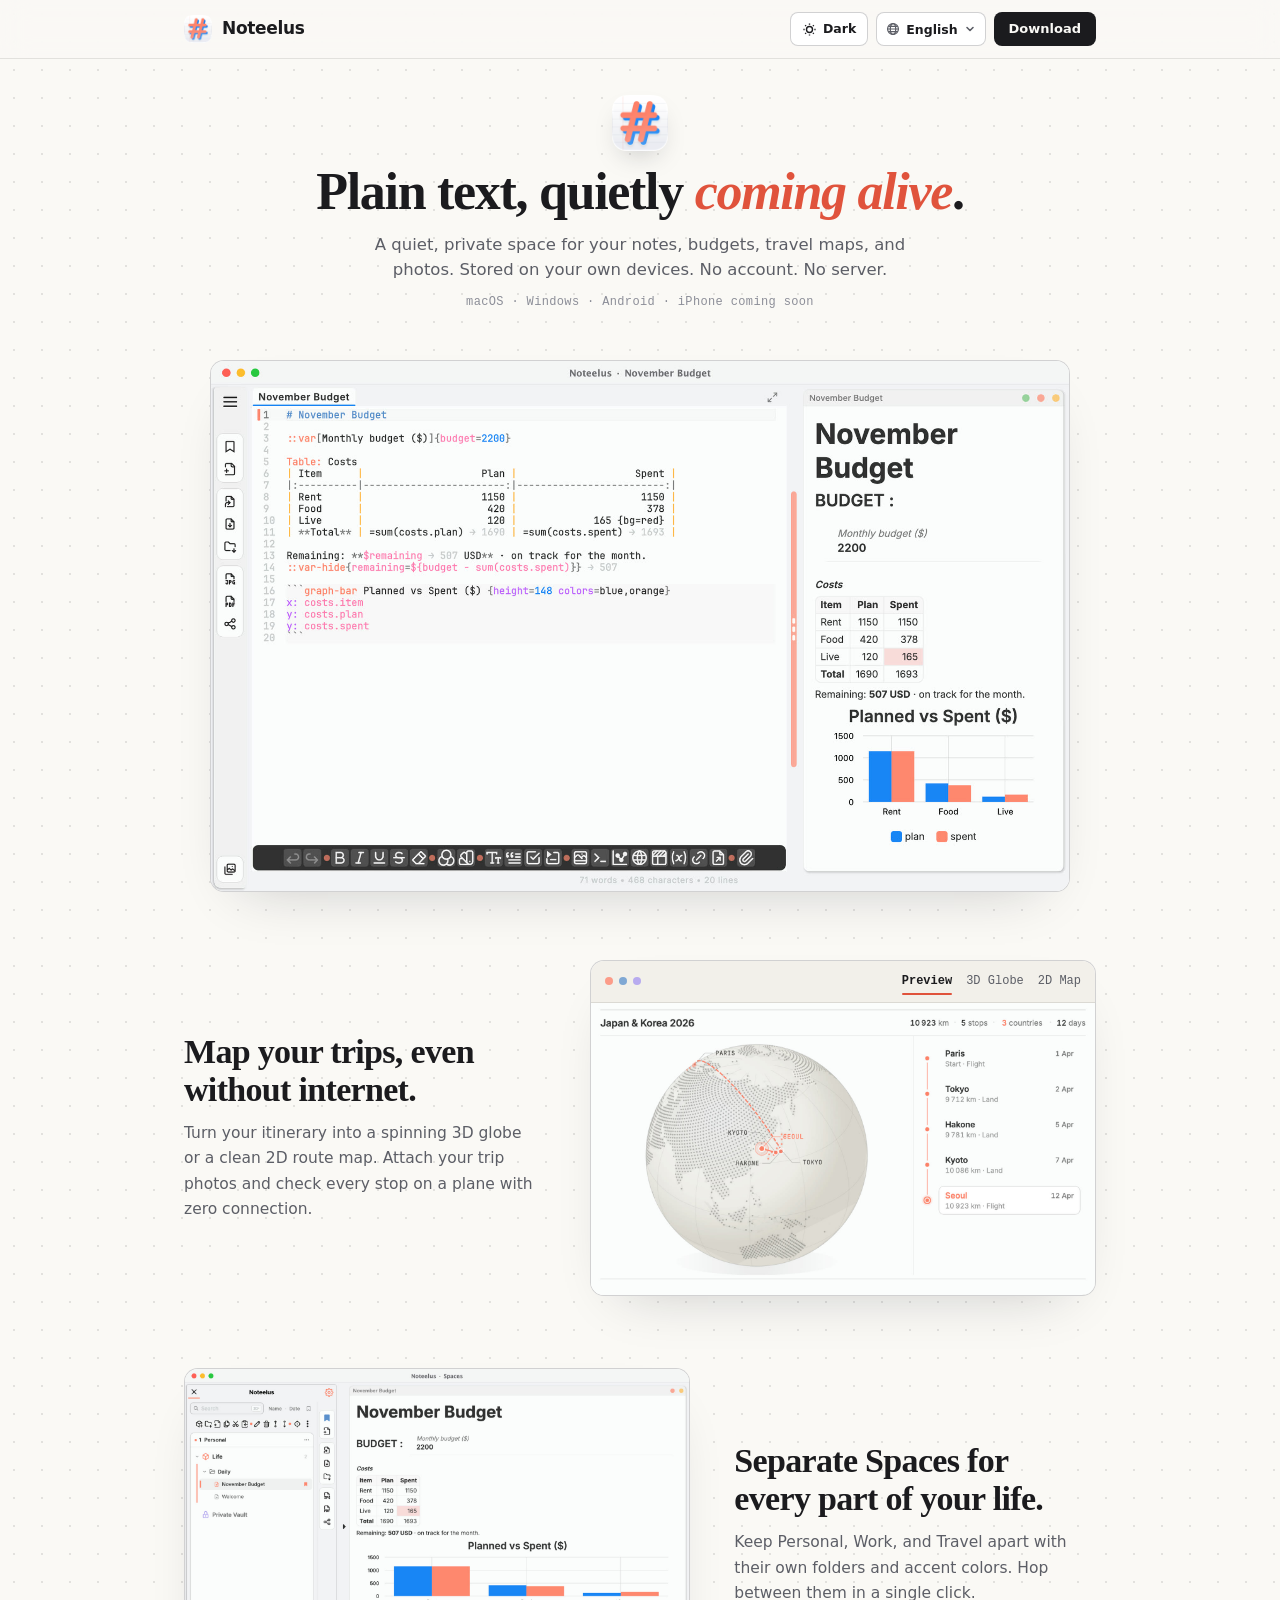
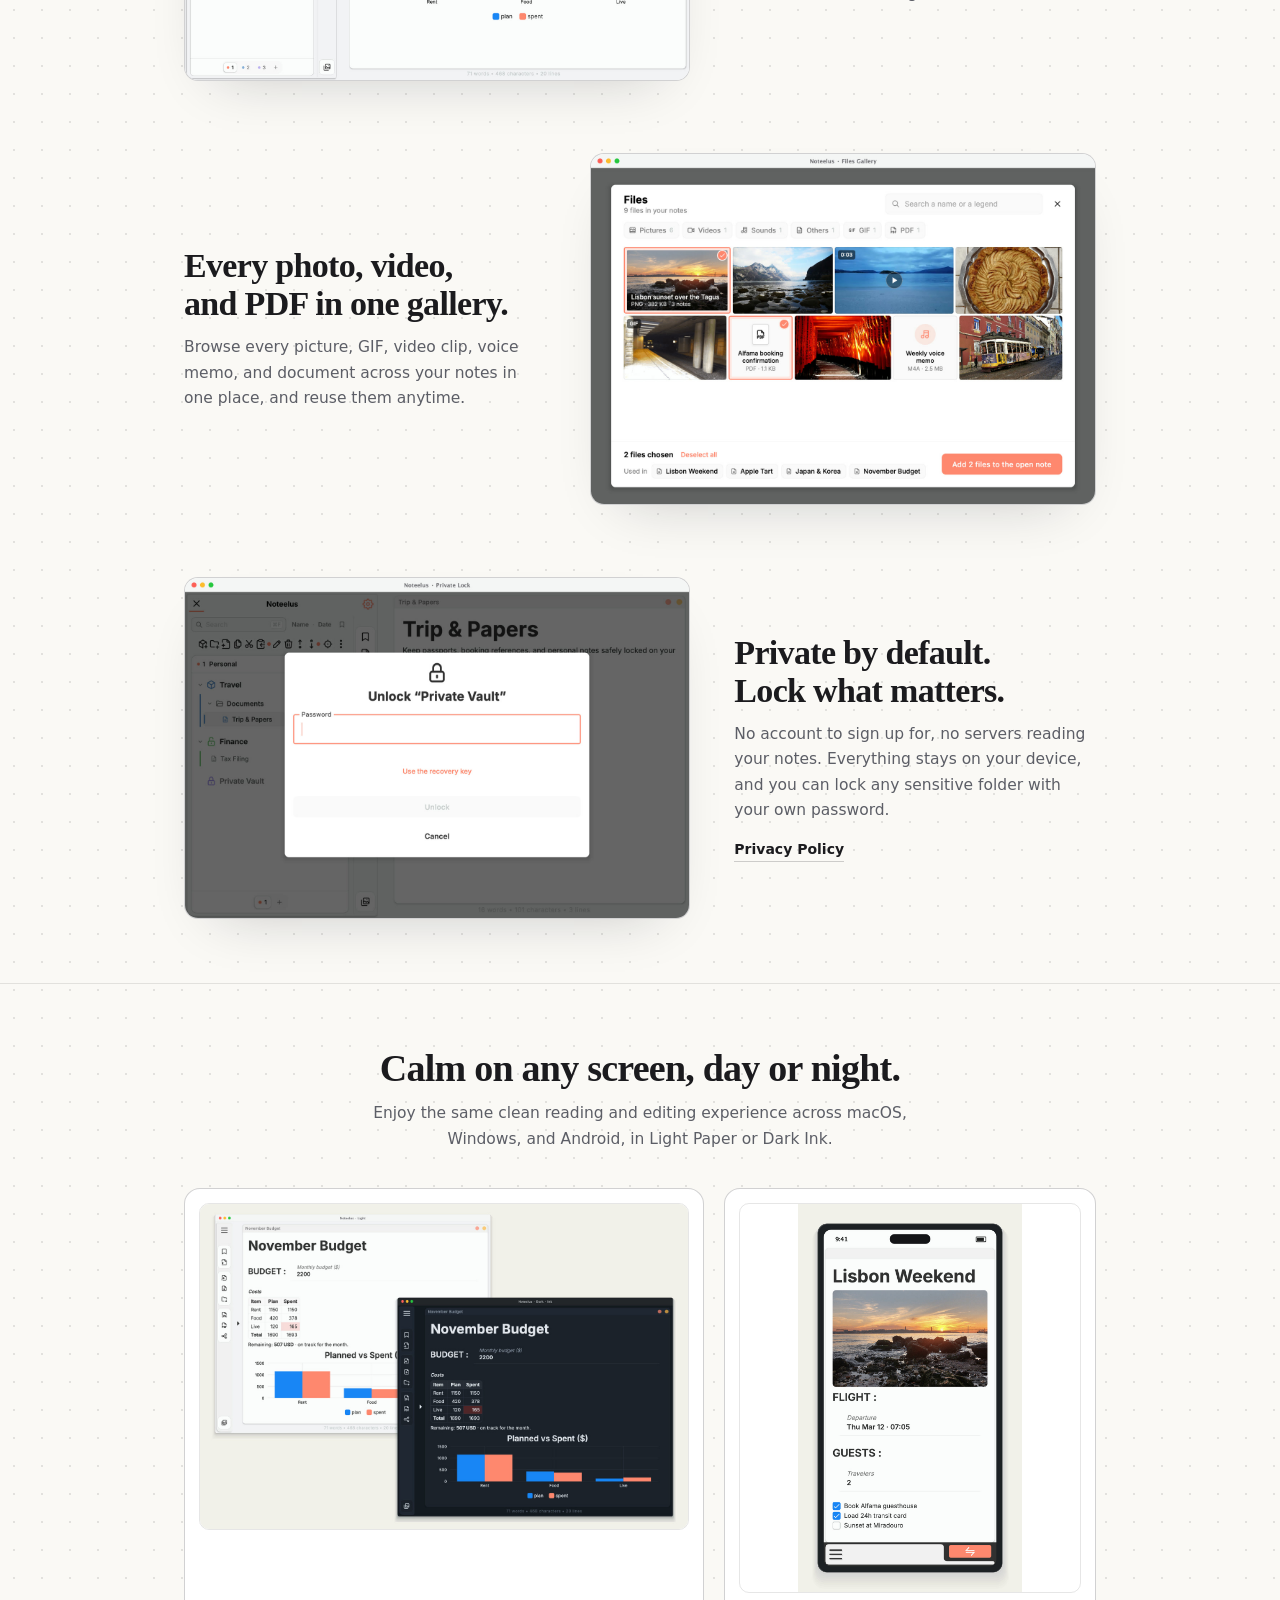
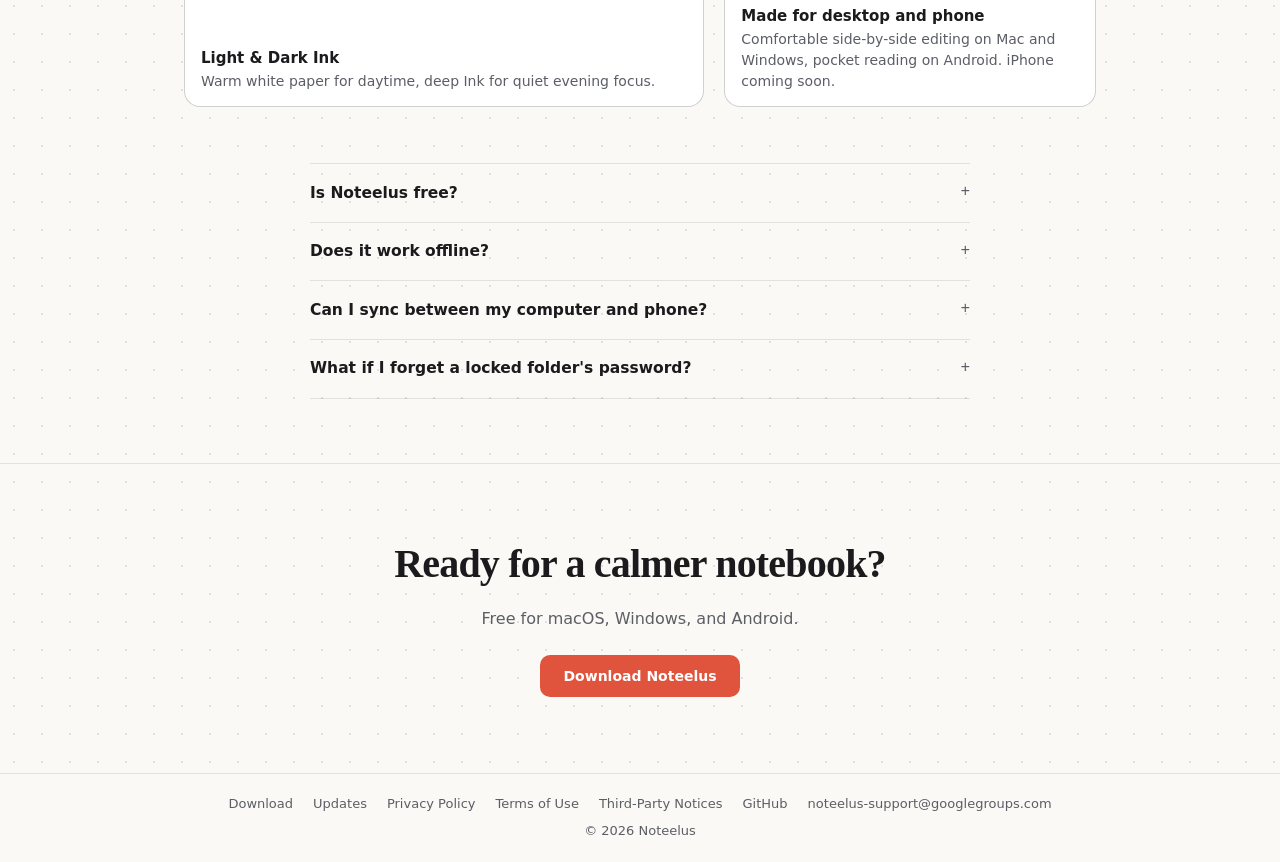
==== index.html @ 29b8a34a "chore(site): sync Noteelus website and showcase assets" ====
<!doctype html>
<html lang="en">
<head>
<meta charset="utf-8">
<meta name="viewport" content="width=device-width, initial-scale=1">
<title>Noteelus · Plain text, quietly coming alive.</title>
<meta name="description" content="A quiet, private space for your notes, budgets, travel maps, and photos. Stored on your own devices. No account. No server.">
<link rel="canonical" href="https://noteelus.github.io/">
<link rel="icon" type="image/png" href="/assets/favicon-64.png?v=3">
<link rel="apple-touch-icon" href="/assets/icon-256.png?v=3">
<meta name="theme-color" content="#FAF9F5">
<meta property="og:type" content="website">
<meta property="og:site_name" content="Noteelus">
<meta property="og:title" content="Noteelus · Plain text, quietly coming alive.">
<meta property="og:description" content="A quiet, private space for your notes, budgets, travel maps, and photos. Stored on your own devices. No account. No server.">
<meta property="og:image" content="https://noteelus.github.io/assets/og.png?v=3">
<meta property="og:url" content="https://noteelus.github.io/">
<meta name="twitter:card" content="summary_large_image">
<meta name="twitter:title" content="Noteelus · Plain text, quietly coming alive.">
<meta name="twitter:description" content="A quiet, private space for your notes, budgets, travel maps, and photos. Stored on your own devices. No account. No server.">
<meta name="twitter:image" content="https://noteelus.github.io/assets/og.png?v=3">
<script type="application/ld+json">
{
  "@context": "https://schema.org",
  "@type": "SoftwareApplication",
  "name": "Noteelus",
  "applicationCategory": "ProductivityApplication",
  "operatingSystem": "macOS, Windows, Android",
  "description": "A quiet, private space for your notes, budgets, travel maps, and photos. Stored on your own devices. No account. No server.",
  "url": "https://noteelus.github.io/",
  "downloadUrl": "https://noteelus.github.io/download/",
  "image": "https://noteelus.github.io/assets/icon-512.png?v=3",
  "offers": { "@type": "Offer", "price": "0", "priceCurrency": "USD" },
  "author": { "@type": "Organization", "name": "Noteelus", "url": "https://noteelus.github.io/" }
}
</script>
<script>
(function(){try{var s=localStorage.getItem("noteelus_theme");var d=s==="dark"||(s!=="light"&&window.matchMedia&&window.matchMedia("(prefers-color-scheme: dark)").matches);if(d)document.documentElement.setAttribute("data-theme","dark");}catch(_){if(window.matchMedia&&window.matchMedia("(prefers-color-scheme: dark)").matches)document.documentElement.setAttribute("data-theme","dark");}})();
</script>
<link rel="stylesheet" href="/assets/site.css?v=10">
</head>
<body>

<header class="topbar">
  <div class="topbar-inner">
    <a class="brand" href="/">
      <img src="/assets/icon-64.png?v=3" width="28" height="28" alt="">
      <span>Noteelus</span>
    </a>
    <div class="tools">
      <button type="button" class="icon-btn" data-theme-toggle aria-pressed="false" aria-label="Dark" title="Toggle Light / Dark">
        <svg viewBox="0 0 16 16" fill="none" stroke="currentColor" stroke-width="1.5" aria-hidden="true"><circle cx="8" cy="8" r="3.2"/><path d="M8 1.5v1.3M8 13.2v1.3M1.5 8h1.3M13.2 8h1.3M3.4 3.4l.9.9M11.7 11.7l.9.9M12.6 3.4l-.9.9M4.3 11.7l-.9.9"/></svg>
        <span data-theme-label>Dark</span>
      </button>
      <div class="lang-menu" data-lang-menu>
        <button type="button" class="lang-trigger" data-lang-trigger aria-haspopup="listbox" aria-expanded="false" aria-label="Language" title="Language">
          <svg class="lang-globe" viewBox="0 0 16 16" fill="none" stroke="currentColor" stroke-width="1.4" aria-hidden="true"><circle cx="8" cy="8" r="6.2"/><ellipse cx="8" cy="8" rx="3.1" ry="6.2"/><path d="M2 8h12M2.8 5h10.4M2.8 11h10.4"/></svg>
          <span class="lang-name-full" data-lang-full>English</span>
          <span class="lang-name-short" data-lang-short>EN</span>
          <svg class="lang-caret" viewBox="0 0 12 12" fill="none" stroke="currentColor" stroke-width="1.6" stroke-linecap="round" stroke-linejoin="round" aria-hidden="true"><path d="M3 4.5L6 7.5L9 4.5"/></svg>
        </button>
        <div class="lang-popover" data-lang-popover role="listbox" aria-label="Language" hidden>
          <button type="button" class="lang-option" role="option" data-lang-opt="en" aria-selected="true"><span>English</span><span class="lang-check" aria-hidden="true">✓</span></button>
          <button type="button" class="lang-option" role="option" data-lang-opt="zh-CN" aria-selected="false"><span>简体中文</span><span class="lang-check" aria-hidden="true">✓</span></button>
          <button type="button" class="lang-option" role="option" data-lang-opt="ru" aria-selected="false"><span>Русский</span><span class="lang-check" aria-hidden="true">✓</span></button>
          <button type="button" class="lang-option" role="option" data-lang-opt="es" aria-selected="false"><span>Español</span><span class="lang-check" aria-hidden="true">✓</span></button>
          <button type="button" class="lang-option" role="option" data-lang-opt="pt-BR" aria-selected="false"><span>Português (Brasil)</span><span class="lang-check" aria-hidden="true">✓</span></button>
          <button type="button" class="lang-option" role="option" data-lang-opt="fr" aria-selected="false"><span>Français</span><span class="lang-check" aria-hidden="true">✓</span></button>
          <button type="button" class="lang-option" role="option" data-lang-opt="tr" aria-selected="false"><span>Türkçe</span><span class="lang-check" aria-hidden="true">✓</span></button>
        </div>
      </div>
      <a class="btn small" href="/download/" data-i18n="nav.download">Download</a>
    </div>
  </div>
</header>

<main>
  <section class="hero">
    <div class="wrap">
      <img class="emblem" src="/assets/icon-256.png?v=3" width="56" height="56" alt="Noteelus app icon">
      <h1 data-i18n-html="hero.title">Plain text, quietly <em>coming alive</em>.</h1>
      <p class="lede" data-i18n="hero.sub">A quiet, private space for your notes, budgets, travel maps, and photos. Stored on your own devices. No account. No server.</p>
      <p class="platforms-line" data-i18n="hero.platforms">macOS · Windows · Android · iPhone coming soon</p>

      <div class="frame hero-shot">
        <video src="/assets/clips/split-live.mp4?v=3" poster="/assets/clips/split-live.jpg?v=3" data-src-light="/assets/clips/split-live.mp4?v=3" data-src-dark="/assets/clips/split-live-dark.mp4?v=3" data-poster-light="/assets/clips/split-live.jpg?v=3" data-poster-dark="/assets/clips/split-live-dark.jpg?v=3" muted loop playsinline preload="metadata" aria-label="Noteelus Split View recalculating a live budget note and folding into clean reading mode."></video>
      </div>
    </div>
  </section>

  <section class="showcase" id="features">
    <div class="wrap">
      <div class="row" id="maps">
        <div class="row-copy">
          <h2 data-i18n="maps.title">Map your trips, even without internet.</h2>
          <p data-i18n="maps.lede">Turn your itinerary into a spinning 3D globe or a clean 2D route map. Attach your trip photos and check every stop on a plane with zero connection.</p>
        </div>
        <div class="row-media frame">
          <div class="card-bar">
            <span class="dot-row" aria-hidden="true">
              <i style="background:#FF8169"></i>
              <i style="background:#5A90CC"></i>
              <i style="background:#A594F0"></i>
            </span>
            <div class="view-tabs" role="tablist" aria-label="Map view">
              <button type="button" role="tab" data-map-mode="motion" aria-selected="true" data-i18n="maps.m.preview">Preview</button>
              <button type="button" role="tab" data-map-mode="3d" aria-selected="false" data-i18n="maps.m.3d">3D Globe</button>
              <button type="button" role="tab" data-map-mode="2d" aria-selected="false" data-i18n="maps.m.2d">2D Map</button>
            </div>
          </div>
          <div class="map-stage">
            <div data-map-view="motion">
              <video src="/assets/clips/maps.mp4?v=4" poster="/assets/clips/maps.jpg?v=4" data-src-light="/assets/clips/maps.mp4?v=4" data-src-dark="/assets/clips/maps-dark.mp4?v=4" data-poster-light="/assets/clips/maps.jpg?v=4" data-poster-dark="/assets/clips/maps-dark.jpg?v=4" muted loop playsinline preload="none" aria-label="Previewing a 3D travel globe and a 2D route map in Noteelus."></video>
            </div>
            <div data-map-view="3d" hidden>
              <img class="theme-light" src="/assets/comp-map-3d.jpg?v=4" width="1400" height="810" loading="lazy" alt="3D globe showing stops in Paris, Tokyo, Hakone, Kyoto, and Seoul in Light mode.">
              <img class="theme-dark" src="/assets/comp-map-3d-dark.jpg?v=4" width="1400" height="810" loading="lazy" alt="3D globe showing stops in Paris, Tokyo, Hakone, Kyoto, and Seoul in Dark Ink mode.">
            </div>
            <div data-map-view="2d" hidden>
              <img class="theme-light" src="/assets/comp-map-2d.jpg?v=4" width="1400" height="810" loading="lazy" alt="2D travel route map showing Paris, Zurich, Milan, Rome, and Barcelona in Light mode.">
              <img class="theme-dark" src="/assets/comp-map-2d-dark.jpg?v=4" width="1400" height="810" loading="lazy" alt="2D travel route map showing Paris, Zurich, Milan, Rome, and Barcelona in Dark Ink mode.">
            </div>
          </div>
        </div>
      </div>

      <div class="row is-reverse" id="spaces">
        <div class="row-copy">
          <h2 data-i18n="sp.title">Separate Spaces for every part of your life.</h2>
          <p data-i18n="sp.lede">Keep Personal, Work, and Travel apart with their own folders and accent colors. Hop between them in a single click.</p>
        </div>
        <div class="row-media frame">
          <video src="/assets/clips/spaces.mp4?v=3" poster="/assets/clips/spaces.jpg?v=3" data-src-light="/assets/clips/spaces.mp4?v=3" data-src-dark="/assets/clips/spaces-dark.mp4?v=3" data-poster-light="/assets/clips/spaces.jpg?v=3" data-poster-dark="/assets/clips/spaces-dark.jpg?v=3" muted loop playsinline preload="none" aria-label="Switching across Personal, Work, and Travel Spaces in Noteelus with the full Explorer open."></video>
        </div>
      </div>

      <div class="row">
        <div class="row-copy">
          <h2 data-i18n="gal.title">Every photo, video, and PDF in one gallery.</h2>
          <p data-i18n="gal.lede">Browse every picture, GIF, video clip, voice memo, and document across your notes in one place, and reuse them anytime.</p>
        </div>
        <div class="row-media frame">
          <img class="theme-light" src="/assets/comp-files-gallery.jpg?v=3" width="1400" height="966" loading="lazy" alt="Noteelus Files gallery showing real travel photos, a recipe picture, a tram GIF, a video clip, a voice memo, and a PDF in Light mode.">
          <img class="theme-dark" src="/assets/comp-files-gallery-dark.jpg?v=3" width="1400" height="966" loading="lazy" alt="Noteelus Files gallery showing real travel photos, a recipe picture, a tram GIF, a video clip, a voice memo, and a PDF in Dark Ink mode.">
        </div>
      </div>

      <div class="row is-reverse" id="privacy">
        <div class="row-copy">
          <h2 data-i18n="priv.title">Private by default. Lock what matters.</h2>
          <p data-i18n="priv.lede">No account to sign up for, no servers reading your notes. Everything stays on your device, and you can lock any sensitive folder with your own password.</p>
          <a class="quiet-link" href="/privacy.html" data-i18n="foot.priv">Privacy Policy</a>
        </div>
        <div class="row-media frame">
          <img class="theme-light" src="/assets/comp-vault.jpg?v=3" width="1400" height="936" loading="lazy" alt="Locked private folder and password dialog in Noteelus in Light mode.">
          <img class="theme-dark" src="/assets/comp-vault-dark.jpg?v=3" width="1400" height="936" loading="lazy" alt="Locked private folder and password dialog in Noteelus in Dark Ink mode.">
        </div>
      </div>
    </div>
  </section>

  <section class="section-block" id="devices">
    <div class="wrap">
      <div class="section-head">
        <h2 data-i18n="dev.title">Calm on any screen, day or night.</h2>
        <p data-i18n="dev.lede">Enjoy the same clean reading and editing experience across macOS, Windows, and Android, in Light Paper or Dark Ink.</p>
      </div>

      <div class="duo">
        <figure class="duo-card">
          <img class="theme-light" src="/assets/comp-themes.jpg?v=3" width="1400" height="934" loading="lazy" alt="Noteelus in Light Paper and Dark Ink themes.">
          <img class="theme-dark" src="/assets/comp-themes-dark.jpg?v=3" width="1400" height="934" loading="lazy" alt="Noteelus in Light Paper and Dark Ink themes.">
          <figcaption><b data-i18n="dev.t.title">Light &amp; Dark Ink</b><span data-i18n="dev.t.desc">Warm white paper for daytime, deep Ink for quiet evening focus.</span></figcaption>
        </figure>
        <figure class="duo-card phone">
          <img class="theme-light" src="/assets/comp-mobile.jpg?v=3" width="840" height="1540" loading="lazy" alt="Noteelus on a smartphone displaying a Lisbon trip note in Light mode.">
          <img class="theme-dark" src="/assets/comp-mobile-dark.jpg?v=3" width="840" height="1540" loading="lazy" alt="Noteelus on a smartphone displaying a Lisbon trip note in Dark Ink mode.">
          <figcaption><b data-i18n="dev.m.title">Made for desktop and phone</b><span data-i18n="dev.m.desc">Comfortable side-by-side editing on Mac and Windows, pocket reading on Android. iPhone coming soon.</span></figcaption>
        </figure>
      </div>

      <div class="qa-list" id="questions">
        <details>
          <summary data-i18n="qa.1.q">Is Noteelus free?</summary>
          <p data-i18n="qa.1.a">Yes. Noteelus is completely free, with no subscription, no ads, and no account required.</p>
        </details>
        <details>
          <summary data-i18n="qa.2.q">Does it work offline?</summary>
          <p data-i18n="qa.2.a">Yes. Your notes, photos, budgets, and travel maps all work without an internet connection.</p>
        </details>
        <details>
          <summary data-i18n="qa.3.q">Can I sync between my computer and phone?</summary>
          <p data-i18n="qa.3.a">Yes. If you choose to connect Google Drive, your notes sync directly through your own Drive folder.</p>
        </details>
        <details>
          <summary data-i18n="qa.4.q">What if I forget a locked folder's password?</summary>
          <p data-i18n="qa.4.a">You can unlock it with the recovery key shown when you create the lock. Nobody else has access to your private folders.</p>
        </details>
      </div>
    </div>
  </section>

  <section class="closing">
    <div class="wrap">
      <h2 data-i18n="close.title">Ready for a calmer notebook?</h2>
      <p data-i18n="close.sub">Free for macOS, Windows, and Android.</p>
      <a class="btn accent" href="/download/" data-i18n="close.cta">Download Noteelus</a>
    </div>
  </section>
</main>

<footer class="site-footer">
  <nav class="foot-links">
    <a href="/download/" data-i18n="nav.download">Download</a>
    <a href="/release-notes/" data-i18n="nav.updates">Updates</a>
    <a href="/privacy.html" data-i18n="foot.priv">Privacy Policy</a>
    <a href="/terms.html" data-i18n="foot.terms">Terms of Use</a>
    <a href="/THIRD_PARTY_NOTICES.md" data-i18n="foot.notices">Third-Party Notices</a>
    <a href="https://github.com/Noteelus/noteelus.github.io">GitHub</a>
    <a href="mailto:noteelus-support@googlegroups.com">noteelus-support@googlegroups.com</a>
  </nav>
  <div>© 2026 Noteelus</div>
</footer>

<script src="/assets/i18n.js?v=9"></script>
<script src="/assets/site.js?v=9"></script>
</body>
</html>
---- assets/site.css ----
/* Noteelus: Ultra-simple Swiss-editorial notebook website (Light Paper & Dark Ink). */
:root {
  --bg: #FAF9F5;
  --surface: #FFFFFF;
  --surface-alt: #F2F0EA;
  --ink: #1B1B1E;
  --muted: #5C5E66;
  --faint: #8C8E98;
  --rule: rgba(27, 27, 30, .11);
  --rule-strong: rgba(27, 27, 30, .20);
  --coral: #E0533C;
  --coral-soft: rgba(224, 83, 60, .10);
  --blue: #1985F6;
  --header-bg: rgba(250, 249, 245, .86);
  --serif: "New York", "Iowan Old Style", "Palatino Linotype", Georgia, "Songti SC", serif;
  --sans: -apple-system, BlinkMacSystemFont, "SF Pro Text", "Inter", "PingFang SC", "Noto Sans SC", system-ui, sans-serif;
  --mono: ui-monospace, "SF Mono", "JetBrains Mono", Menlo, monospace;
  --max: 960px;
  color-scheme: light;
}

[data-theme="dark"] {
  --bg: #12161D;
  --surface: #1A2029;
  --surface-alt: #161B23;
  --ink: #ECEFF4;
  --muted: #9AA5B5;
  --faint: #6D7787;
  --rule: rgba(236, 239, 244, .11);
  --rule-strong: rgba(236, 239, 244, .22);
  --coral: #FF8169;
  --coral-soft: rgba(255, 129, 105, .14);
  --blue: #5EA2FF;
  --header-bg: rgba(18, 22, 29, .86);
  color-scheme: dark;
}

*, *::before, *::after { box-sizing: border-box; }
html { -webkit-text-size-adjust: 100%; scroll-behavior: smooth; }
body {
  margin: 0;
  min-height: 100svh;
  display: flex;
  flex-direction: column;
  background: var(--bg);
  color: var(--ink);
  font: 16px/1.6 var(--sans);
  -webkit-font-smoothing: antialiased;
  text-rendering: optimizeLegibility;
  background-image: radial-gradient(var(--rule) 1px, transparent 1px);
  background-size: 28px 28px;
}
main { flex: 1; }
a { color: inherit; }
button, input, select { font: inherit; color: inherit; }
img, video { display: block; max-width: 100%; }

:focus-visible {
  outline: 2px solid var(--blue);
  outline-offset: 2px;
  border-radius: 6px;
}

.wrap { max-width: var(--max); margin: 0 auto; padding: 0 24px; }

/* ---- MINIMAL TOPBAR (MATCHING TEASER) ---- */
.topbar {
  position: sticky;
  top: 0;
  z-index: 40;
  background: var(--header-bg);
  backdrop-filter: blur(14px);
  -webkit-backdrop-filter: blur(14px);
  border-bottom: 1px solid var(--rule);
}
.topbar-inner {
  max-width: var(--max);
  margin: 0 auto;
  padding: 12px 24px;
  display: flex;
  align-items: center;
  justify-content: space-between;
  gap: 16px;
}
.brand {
  display: inline-flex;
  align-items: center;
  gap: 10px;
  text-decoration: none;
  font-weight: 700;
  font-size: 17px;
  letter-spacing: -0.02em;
  flex-shrink: 0;
}
.brand img { width: 28px; height: 28px; border-radius: 7px; }
.tools {
  display: flex;
  align-items: center;
  gap: 8px;
  min-width: 0;
}

.icon-btn {
  display: inline-flex;
  align-items: center;
  justify-content: center;
  gap: 6px;
  height: 34px;
  padding: 0 11px;
  border-radius: 8px;
  border: 1px solid var(--rule-strong);
  background: var(--surface);
  font-size: 12.5px;
  font-weight: 600;
  color: var(--ink);
  cursor: pointer;
  white-space: nowrap;
  transition: border-color .15s;
}
.icon-btn:hover { border-color: var(--ink); }
.icon-btn svg { width: 15px; height: 15px; display: block; flex-shrink: 0; }

/* ---- 7-LANGUAGE DROPDOWN ---- */
.lang-menu {
  position: relative;
  display: inline-flex;
  align-items: center;
}
.lang-trigger {
  display: inline-flex;
  align-items: center;
  gap: 6px;
  height: 34px;
  padding: 0 9px;
  border-radius: 8px;
  border: 1px solid var(--rule-strong);
  background: var(--surface);
  color: var(--ink);
  font-size: 12.5px;
  font-weight: 600;
  line-height: 1.2;
  white-space: nowrap;
  cursor: pointer;
  transition: border-color .15s;
}
.lang-trigger:hover { border-color: var(--ink); }
.lang-globe {
  width: 14px;
  height: 14px;
  color: var(--muted);
  flex-shrink: 0;
  pointer-events: none;
}
.lang-name-short { display: none; }
.lang-caret {
  width: 12px;
  height: 12px;
  color: var(--muted);
  flex-shrink: 0;
  pointer-events: none;
  transition: transform .15s;
}
.lang-trigger[aria-expanded="true"] .lang-caret { transform: rotate(180deg); }
.lang-popover {
  position: absolute;
  top: calc(100% + 6px);
  right: 0;
  z-index: 60;
  min-width: 196px;
  padding: 5px;
  border-radius: 12px;
  border: 1px solid var(--rule-strong);
  background: var(--surface);
  box-shadow: 0 18px 40px -12px rgba(15, 20, 32, .25);
  display: flex;
  flex-direction: column;
  gap: 2px;
}
.lang-popover[hidden] { display: none; }
.lang-option {
  display: flex;
  align-items: center;
  justify-content: space-between;
  gap: 12px;
  width: 100%;
  padding: 7px 10px;
  border: 0;
  border-radius: 8px;
  background: transparent;
  color: var(--ink);
  font-size: 13px;
  font-weight: 500;
  text-align: left;
  cursor: pointer;
}
.lang-option:hover, .lang-option:focus-visible { background: var(--surface-alt); }
.lang-option[aria-selected="true"] {
  font-weight: 700;
  color: var(--coral);
}
.lang-check { opacity: 0; font-size: 12px; }
.lang-option[aria-selected="true"] .lang-check { opacity: 1; }

/* ---- BUTTONS (CALM INK + HAIRLINE OUTLINE) ---- */
.btn {
  display: inline-flex;
  align-items: center;
  justify-content: center;
  gap: 8px;
  height: 42px;
  padding: 0 22px;
  border-radius: 10px;
  border: 1px solid transparent;
  background: var(--ink);
  color: var(--bg);
  font-size: 14px;
  font-weight: 600;
  text-decoration: none;
  cursor: pointer;
  white-space: nowrap;
  transition: opacity .15s;
}
.btn:hover { opacity: .88; }
.btn.small { height: 34px; padding: 0 14px; font-size: 13px; border-radius: 8px; flex-shrink: 0; }
.btn.accent {
  background: var(--coral);
  color: #FFFFFF;
}
[data-theme="dark"] .btn.accent {
  background: #E46148;
  color: #FFFFFF;
}
.btn.outline {
  background: var(--surface);
  color: var(--ink);
  border-color: var(--rule-strong);
}
.btn.outline:hover { opacity: 1; border-color: var(--ink); }

/* ---- CALM CENTERED HERO ---- */
.hero {
  padding: 36px 0 48px;
  text-align: center;
}
.emblem {
  width: 56px;
  height: 56px;
  margin: 0 auto 14px;
  border-radius: 14px;
  box-shadow: 0 12px 28px -12px rgba(20, 24, 34, .28);
}
.hero h1 {
  margin: 0 auto;
  max-width: 720px;
  font-family: var(--serif);
  font-size: clamp(34px, 5vw, 52px);
  font-weight: 600;
  line-height: 1.05;
  letter-spacing: -0.025em;
  text-wrap: balance;
}
.hero h1 em {
  font-style: italic;
  color: var(--coral);
}
.lede {
  margin: 12px auto 0;
  max-width: 580px;
  font-size: 16.5px;
  line-height: 1.55;
  color: var(--muted);
  text-wrap: pretty;
}
.platforms-line {
  margin: 10px 0 0;
  font-family: var(--mono);
  font-size: 12px;
  letter-spacing: 0.03em;
  color: var(--faint);
}
.actions {
  margin-top: 20px;
  display: flex;
  justify-content: center;
  flex-wrap: wrap;
  gap: 12px;
}

/* ---- CLEAN MEDIA FRAMES ---- */
.frame {
  border: 1px solid var(--rule-strong);
  border-radius: 14px;
  background: var(--surface);
  overflow: hidden;
  box-shadow: 0 24px 56px -32px rgba(15, 20, 32, .24);
}
.frame img,
.frame video {
  width: 100%;
  height: auto;
  display: block;
}
.theme-dark { display: none !important; }
[data-theme="dark"] .theme-light { display: none !important; }
[data-theme="dark"] .theme-dark { display: block !important; }
.hero-shot {
  margin: 48px auto 0;
  max-width: 860px;
}

/* ---- CALM ZIG-ZAG FEATURE LIST ---- */
.showcase {
  padding: 20px 0 64px;
}
.row {
  display: grid;
  grid-template-columns: 5fr 7fr;
  gap: 44px;
  align-items: center;
}
.row.is-reverse {
  grid-template-columns: 7fr 5fr;
}
.row.is-reverse .row-copy { order: 2; }
.row.is-reverse .row-media { order: 1; }
.row + .row { margin-top: 72px; }

.row-copy h2 {
  margin: 0;
  font-family: var(--serif);
  font-size: clamp(26px, 3.2vw, 34px);
  font-weight: 600;
  line-height: 1.12;
  letter-spacing: -0.02em;
  text-wrap: balance;
}
.row-copy p {
  margin: 12px 0 0;
  font-size: 15.5px;
  line-height: 1.65;
  color: var(--muted);
  text-wrap: pretty;
}
.quiet-link {
  display: inline-block;
  margin-top: 14px;
  font-size: 14px;
  font-weight: 600;
  color: var(--ink);
  text-decoration: none;
  border-bottom: 1px solid var(--rule-strong);
  padding-bottom: 1px;
}
.quiet-link:hover { border-color: var(--coral); color: var(--coral); }

/* Teaser-matched compact top bar for interactive map frame */
.card-bar {
  display: flex;
  justify-content: space-between;
  align-items: center;
  gap: 12px;
  padding: 9px 14px;
  border-bottom: 1px solid var(--rule);
  background: var(--surface-alt);
  font-family: var(--mono);
  font-size: 12px;
  color: var(--muted);
}
.dot-row { display: inline-flex; gap: 6px; flex-shrink: 0; }
.dot-row i { width: 8px; height: 8px; border-radius: 50%; display: block; opacity: .75; }
.view-tabs {
  display: inline-flex;
  align-items: center;
  gap: 14px;
  flex-shrink: 0;
}
.view-tabs button {
  position: relative;
  border: 0;
  background: transparent;
  padding: 2px 0;
  font-family: var(--mono);
  font-size: 12px;
  font-weight: 500;
  color: var(--muted);
  cursor: pointer;
}
.view-tabs button:hover { color: var(--ink); }
.view-tabs button[aria-selected="true"] {
  color: var(--ink);
  font-weight: 700;
}
.view-tabs button[aria-selected="true"]::after {
  content: "";
  position: absolute;
  left: 0;
  right: 0;
  bottom: -2px;
  height: 1.5px;
  background: var(--coral);
  border-radius: 2px;
}
.map-stage [hidden] { display: none; }

/* ---- DESKTOP & PHONE PAIR ---- */
.section-block {
  padding: 64px 0;
  border-top: 1px solid var(--rule);
}
.section-head {
  text-align: center;
  max-width: 580px;
  margin: 0 auto 36px;
}
.section-head h2 {
  margin: 0;
  font-family: var(--serif);
  font-size: clamp(28px, 3.6vw, 38px);
  font-weight: 600;
  line-height: 1.1;
  letter-spacing: -0.02em;
  text-wrap: balance;
}
.section-head p {
  margin: 12px 0 0;
  font-size: 15.5px;
  line-height: 1.62;
  color: var(--muted);
  text-wrap: pretty;
}

.duo {
  display: grid;
  grid-template-columns: 7fr 5fr;
  gap: 20px;
  align-items: stretch;
}
.duo-card {
  margin: 0;
  padding: 14px;
  border-radius: 16px;
  background: var(--surface);
  border: 1px solid var(--rule-strong);
  display: flex;
  flex-direction: column;
  justify-content: space-between;
  gap: 12px;
}
.duo-card img { border-radius: 10px; border: 1px solid var(--rule); width: 100%; height: auto; }
.duo-card.phone img { max-height: 390px; object-fit: contain; }
.duo-card figcaption {
  font-size: 14px;
  color: var(--muted);
  line-height: 1.5;
  padding: 0 2px;
}
.duo-card figcaption b {
  display: block;
  color: var(--ink);
  font-size: 15px;
  margin-bottom: 2px;
}

/* ---- ULTRA-CLEAN COLLAPSIBLE Q&A ---- */
.qa-list {
  max-width: 660px;
  margin: 56px auto 0;
  border-top: 1px solid var(--rule);
}
.qa-list details {
  border-bottom: 1px solid var(--rule);
  padding: 16px 0;
}
.qa-list summary {
  cursor: pointer;
  list-style: none;
  display: flex;
  justify-content: space-between;
  align-items: center;
  gap: 16px;
  font-size: 15.5px;
  font-weight: 600;
  color: var(--ink);
}
.qa-list summary::-webkit-details-marker { display: none; }
.qa-list summary::after {
  content: "+";
  font-family: var(--mono);
  font-size: 16px;
  font-weight: 400;
  color: var(--muted);
  flex-shrink: 0;
}
.qa-list details[open] summary::after { content: "−"; color: var(--coral); }
.qa-list details p {
  margin: 10px 0 2px;
  font-size: 14.5px;
  line-height: 1.62;
  color: var(--muted);
}

/* ---- QUIET CLOSING CTA ---- */
.closing {
  padding: 68px 0 76px;
  border-top: 1px solid var(--rule);
  text-align: center;
}
.closing h2 {
  margin: 0;
  font-family: var(--serif);
  font-size: clamp(28px, 4vw, 40px);
  font-weight: 600;
  letter-spacing: -0.02em;
}
.closing p {
  margin: 10px auto 24px;
  font-size: 16px;
  color: var(--muted);
}

/* ---- SINGLE-ROW FOOTER (MATCHING TEASER) ---- */
.site-footer {
  border-top: 1px solid var(--rule);
  background: var(--bg);
  padding: 20px 24px;
  text-align: center;
  font-size: 13px;
  color: var(--muted);
}
.foot-links {
  display: flex;
  justify-content: center;
  flex-wrap: wrap;
  gap: 8px 20px;
  margin-bottom: 6px;
}
.foot-links a { text-decoration: none; }
.foot-links a:hover { color: var(--ink); text-decoration: underline; }

/* ---- SUBPAGES: DOWNLOADS & RELEASE NOTES ---- */
.page-head {
  padding: 52px 0 32px;
  text-align: center;
}
.page-head h1 {
  margin: 0;
  font-family: var(--serif);
  font-size: clamp(32px, 4.4vw, 46px);
  font-weight: 600;
  letter-spacing: -0.025em;
  line-height: 1.08;
}
.page-head p {
  margin: 12px auto 0;
  max-width: 540px;
  font-size: 16px;
  color: var(--muted);
}

.dl-primary-card {
  max-width: 580px;
  margin: 4px auto 0;
  padding: 28px 28px 24px;
  border-radius: 16px;
  background: var(--surface);
  border: 1px solid var(--rule-strong);
  box-shadow: 0 24px 56px -34px rgba(15, 20, 32, .22);
  text-align: center;
}
.dl-card-meta {
  display: inline-flex;
  align-items: center;
  justify-content: center;
  flex-wrap: wrap;
  gap: 8px;
}
.os-badge {
  display: inline-block;
  width: fit-content;
  padding: 2px 9px;
  border-radius: 999px;
  background: var(--coral-soft);
  color: var(--coral);
  font-family: var(--mono);
  font-size: 11.5px;
  font-weight: 600;
}
.os-badge[hidden] { display: none; }
.dl-detected-pill {
  font-family: var(--mono);
  font-size: 11.5px;
  color: var(--muted);
}
.dl-primary-card h2 {
  margin: 12px 0 0;
  font-family: var(--serif);
  font-size: clamp(26px, 3.6vw, 34px);
  font-weight: 600;
  line-height: 1.1;
  letter-spacing: -0.02em;
}
.dl-arch-line {
  margin: 6px 0 0;
  font-family: var(--mono);
  font-size: 12.5px;
  color: var(--coral);
  font-weight: 600;
}
.dl-primary-desc {
  margin: 10px auto 0;
  max-width: 440px;
  font-size: 15px;
  color: var(--muted);
  line-height: 1.55;
}
.dl-primary-btn {
  margin-top: 20px;
  min-width: 220px;
  height: 44px;
  padding: 0 26px;
}
.dl-file-meta {
  margin: 10px 0 0;
  font-family: var(--mono);
  font-size: 11.5px;
  color: var(--faint);
}
.dl-guide-inline {
  margin-top: 20px;
  padding-top: 14px;
  border-top: 1px solid var(--rule);
  text-align: left;
  font-size: 13.5px;
  color: var(--muted);
}
.dl-guide-inline summary {
  cursor: pointer;
  list-style: none;
  display: flex;
  justify-content: space-between;
  align-items: center;
  font-weight: 600;
  color: var(--ink);
}
.dl-guide-inline summary::-webkit-details-marker { display: none; }
.dl-guide-inline summary::after {
  content: "+";
  font-family: var(--mono);
  font-weight: 400;
  color: var(--muted);
}
.dl-guide-inline[open] summary::after { content: "−"; color: var(--coral); }
.dl-guide-inline div { margin-top: 8px; line-height: 1.6; }
.dl-guide-inline code {
  font-family: var(--mono);
  font-size: 12px;
  padding: 1px 5px;
  border-radius: 4px;
  background: var(--surface-alt);
}

.dl-others {
  max-width: 580px;
  margin: 18px auto 0;
  padding: 14px 20px;
  border-radius: 14px;
  border: 1px solid var(--rule);
  background: var(--surface);
}
.dl-others summary {
  cursor: pointer;
  list-style: none;
  display: flex;
  justify-content: space-between;
  align-items: center;
  gap: 12px;
  font-size: 13.5px;
  font-weight: 600;
  color: var(--muted);
}
.dl-others summary:hover { color: var(--ink); }
.dl-others summary::-webkit-details-marker { display: none; }
.dl-others summary::after {
  content: "+";
  font-family: var(--mono);
  font-size: 15px;
  font-weight: 400;
  color: var(--muted);
}
.dl-others[open] summary { color: var(--ink); }
.dl-others[open] summary::after { content: "−"; color: var(--coral); }

.dl-list {
  margin-top: 12px;
  border-top: 1px solid var(--rule);
}
.dl-row {
  display: flex;
  align-items: center;
  justify-content: space-between;
  gap: 14px;
  padding: 11px 4px;
  border-bottom: 1px solid var(--rule);
}
.dl-row:last-child { border-bottom: 0; }
.dl-row.is-current strong::after {
  content: " ·";
  color: var(--coral);
}
.dl-row.is-muted { opacity: .68; }
.dl-row-main {
  display: flex;
  flex-wrap: wrap;
  align-items: baseline;
  gap: 4px 10px;
  min-width: 0;
}
.dl-row-main strong { font-size: 14.5px; color: var(--ink); }
.dl-row-arch {
  font-family: var(--mono);
  font-size: 12px;
  color: var(--muted);
}
.dl-row-right {
  display: inline-flex;
  align-items: center;
  gap: 8px;
  flex-shrink: 0;
}
.dl-row-size {
  font-family: var(--mono);
  font-size: 11.5px;
  color: var(--faint);
}
.dl-soon-tag {
  font-family: var(--mono);
  font-size: 11.5px;
  color: var(--muted);
  padding: 3px 9px;
  border-radius: 999px;
  border: 1px solid var(--rule);
}
.dl-others-foot {
  padding-top: 8px;
  text-align: center;
}
.dl-others-foot .quiet-link { margin-top: 4px; font-size: 13px; }

.os-ext {
  font-family: var(--mono);
  font-size: 12px;
  padding: 2px 8px;
  border-radius: 6px;
  background: var(--surface-alt);
  color: var(--muted);
}

.phone-tip {
  max-width: 580px;
  margin: 18px auto 64px;
  padding: 15px 18px;
  border-radius: 14px;
  background: var(--surface);
  border: 1px solid var(--rule);
  font-size: 13.5px;
  color: var(--muted);
}
.phone-tip b { color: var(--ink); }

/* ---- RELEASE NOTES ---- */
.jump-pills {
  display: flex;
  justify-content: center;
  flex-wrap: wrap;
  gap: 8px;
  margin-top: 18px;
}
.jump-pills a {
  font-family: var(--mono);
  font-size: 12px;
  padding: 4px 11px;
  border-radius: 999px;
  border: 1px solid var(--rule-strong);
  background: var(--surface);
  text-decoration: none;
}
.jump-pills a:hover { border-color: var(--coral); color: var(--coral); }

.releases-list {
  max-width: 720px;
  margin: 0 auto;
  padding: 16px 0 64px;
  display: flex;
  flex-direction: column;
  gap: 20px;
}
.rel-item {
  padding: 26px 28px;
  border-radius: 16px;
  background: var(--surface);
  border: 1px solid var(--rule-strong);
}
.rel-item-head {
  display: flex;
  flex-wrap: wrap;
  justify-content: space-between;
  align-items: baseline;
  gap: 10px;
  margin-bottom: 10px;
}
.rel-item h2 { margin: 0; font-family: var(--mono); font-size: 19px; font-weight: 700; }
.rel-item h2 a { text-decoration: none; }
.rel-item time { font-family: var(--mono); font-size: 12px; color: var(--muted); }
.rel-item .summary { margin: 0 0 14px; font-size: 15.5px; color: var(--ink); line-height: 1.6; }
.rel-item h3 {
  margin: 16px 0 8px;
  font-family: var(--mono);
  font-size: 11.5px;
  text-transform: uppercase;
  letter-spacing: .06em;
  color: var(--coral);
}
.rel-item ul { margin: 0; padding-left: 18px; }
.rel-item li { margin-bottom: 8px; font-size: 14.5px; color: var(--muted); line-height: 1.6; }
.rel-item li strong { color: var(--ink); }
.rel-item code {
  font-family: var(--mono);
  font-size: 12.5px;
  padding: 1px 5px;
  border-radius: 4px;
  background: var(--surface-alt);
}

/* ---- LEGAL PROSE (PAPER CARD MATCHING TEASER) ---- */
.prose-wrap {
  padding: 36px 24px 64px;
}
.prose {
  width: 100%;
  max-width: 720px;
  margin: 0 auto;
  text-align: left;
  background: var(--surface);
  border: 1px solid var(--rule-strong);
  border-radius: 16px;
  padding: 36px 32px;
}
.prose h1 {
  margin: 0;
  font-family: var(--serif);
  font-size: clamp(28px, 4vw, 38px);
  font-weight: 600;
  letter-spacing: -0.02em;
}
.prose .updated {
  margin: 8px 0 28px;
  font-family: var(--mono);
  font-size: 12px;
  color: var(--muted);
}
.prose h2 { margin: 28px 0 8px; font-size: 18.5px; font-weight: 600; }
.prose p, .prose li { margin: 0 0 14px; font-size: 15.5px; line-height: 1.68; color: var(--muted); }
.prose code {
  font-family: var(--mono);
  font-size: 13px;
  padding: 2px 6px;
  border-radius: 5px;
  background: var(--surface-alt);
  color: var(--ink);
}

/* ---- RESPONSIVE ---- */
@media (max-width: 860px) {
  .row,
  .row.is-reverse,
  .duo,
  .matrix-grid {
    grid-template-columns: 1fr;
    gap: 24px;
  }
  .row.is-reverse .row-copy { order: 0; }
  .row.is-reverse .row-media { order: 0; }
  .row + .row { margin-top: 60px; }
}

@media (max-width: 600px) {
  .topbar-inner { padding: 10px 14px; gap: 10px; }
  .tools { gap: 6px; }
  .icon-btn { width: 34px; padding: 0; justify-content: center; }
  .icon-btn [data-theme-label] { display: none; }
  .lang-trigger { padding: 0 8px; gap: 5px; font-size: 12px; }
  .lang-name-full { display: none; }
  .lang-name-short { display: inline; }
  .btn.small { padding: 0 11px; font-size: 12.5px; }
  .wrap { padding: 0 16px; }
  .hero { padding: 36px 0 44px; }
  .emblem { width: 50px; height: 50px; }
  .hero-shot { margin-top: 32px; }
  .showcase { padding: 16px 0 52px; }
  .section-block { padding: 48px 0; }
  .closing { padding: 52px 0 60px; }
  .dot-row { display: none; }
  .card-bar { padding: 8px 12px; }
  .prose-wrap { padding: 20px 16px 40px; }
  .prose { padding: 24px 18px; }
  .rel-item { padding: 20px 18px; }
  .dl-primary-card { padding: 22px 18px 18px; }
  .dl-others { padding: 12px 16px; }
  .dl-row { flex-wrap: wrap; align-items: flex-start; gap: 8px; }
  .dl-row-right { width: 100%; justify-content: flex-end; }
}

@media (prefers-reduced-motion: reduce) {
  html { scroll-behavior: auto; }
  * { transition-duration: 0.01ms !important; }
}
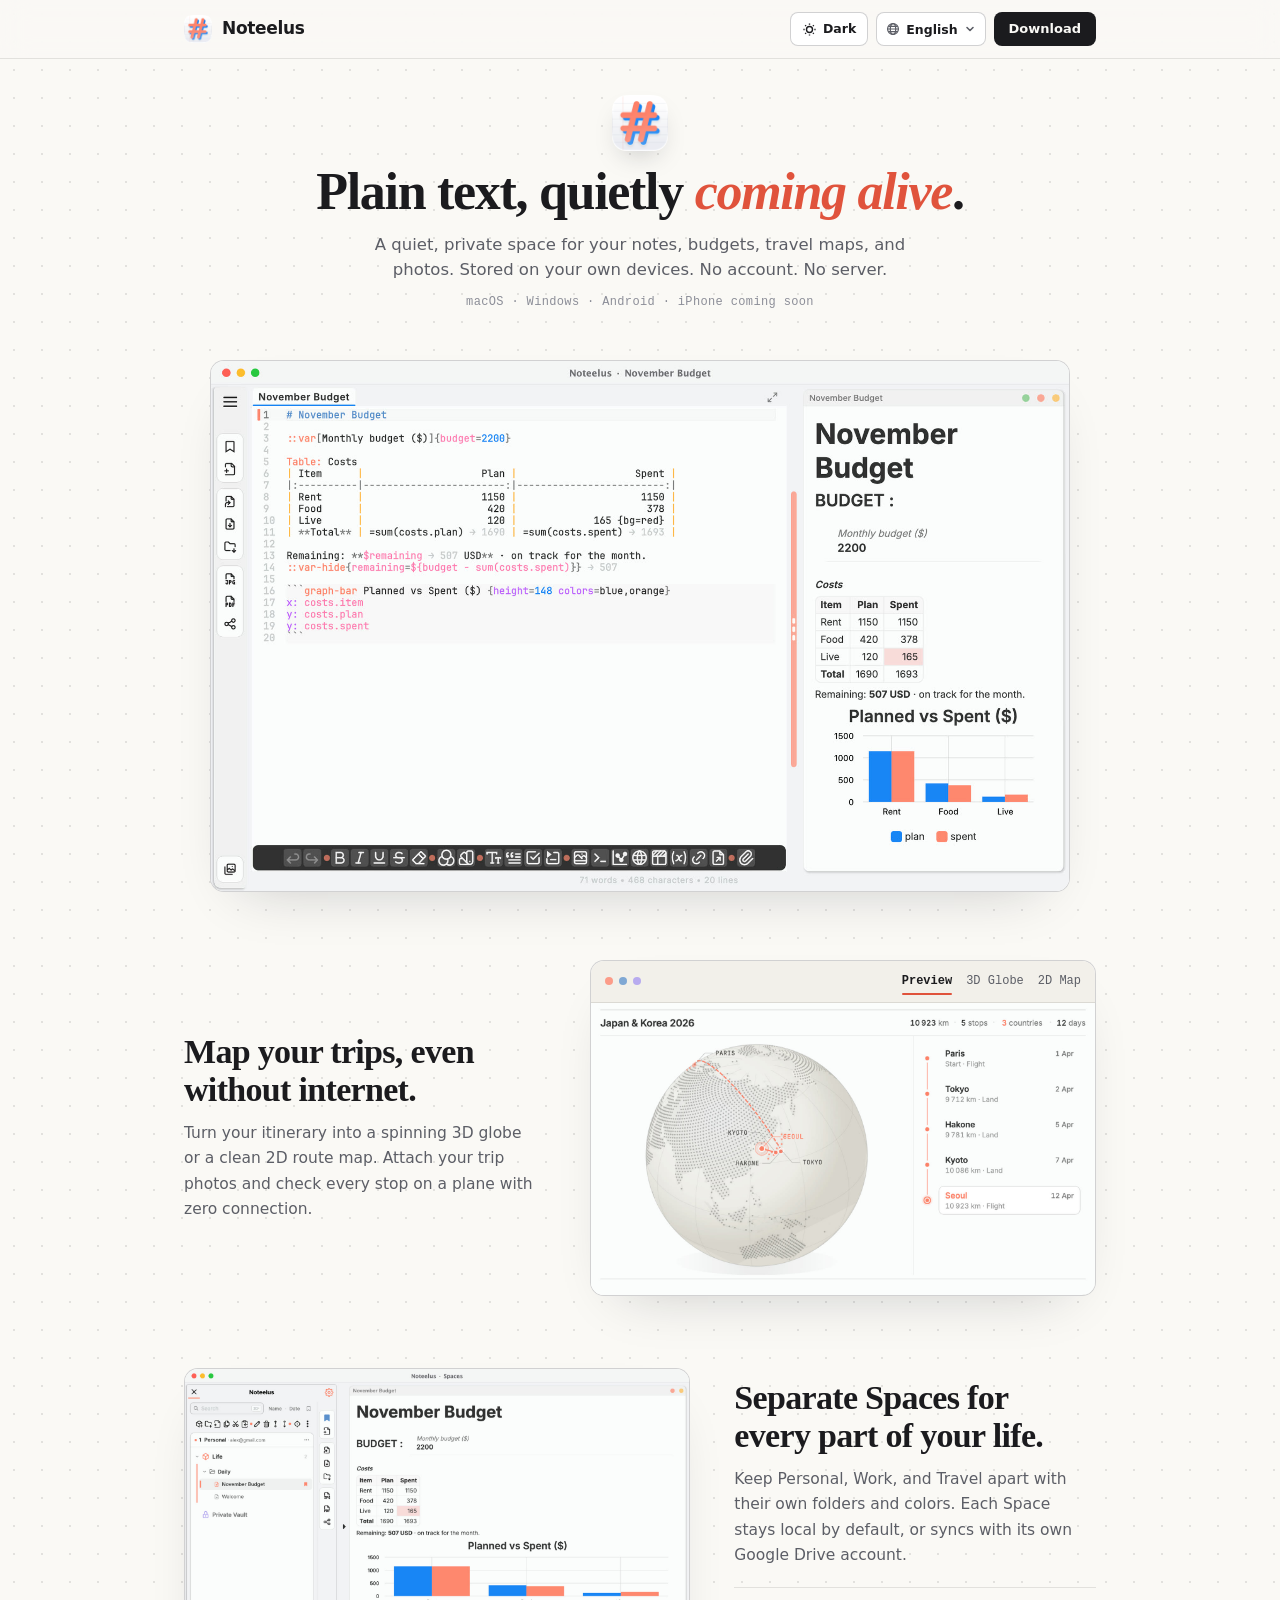
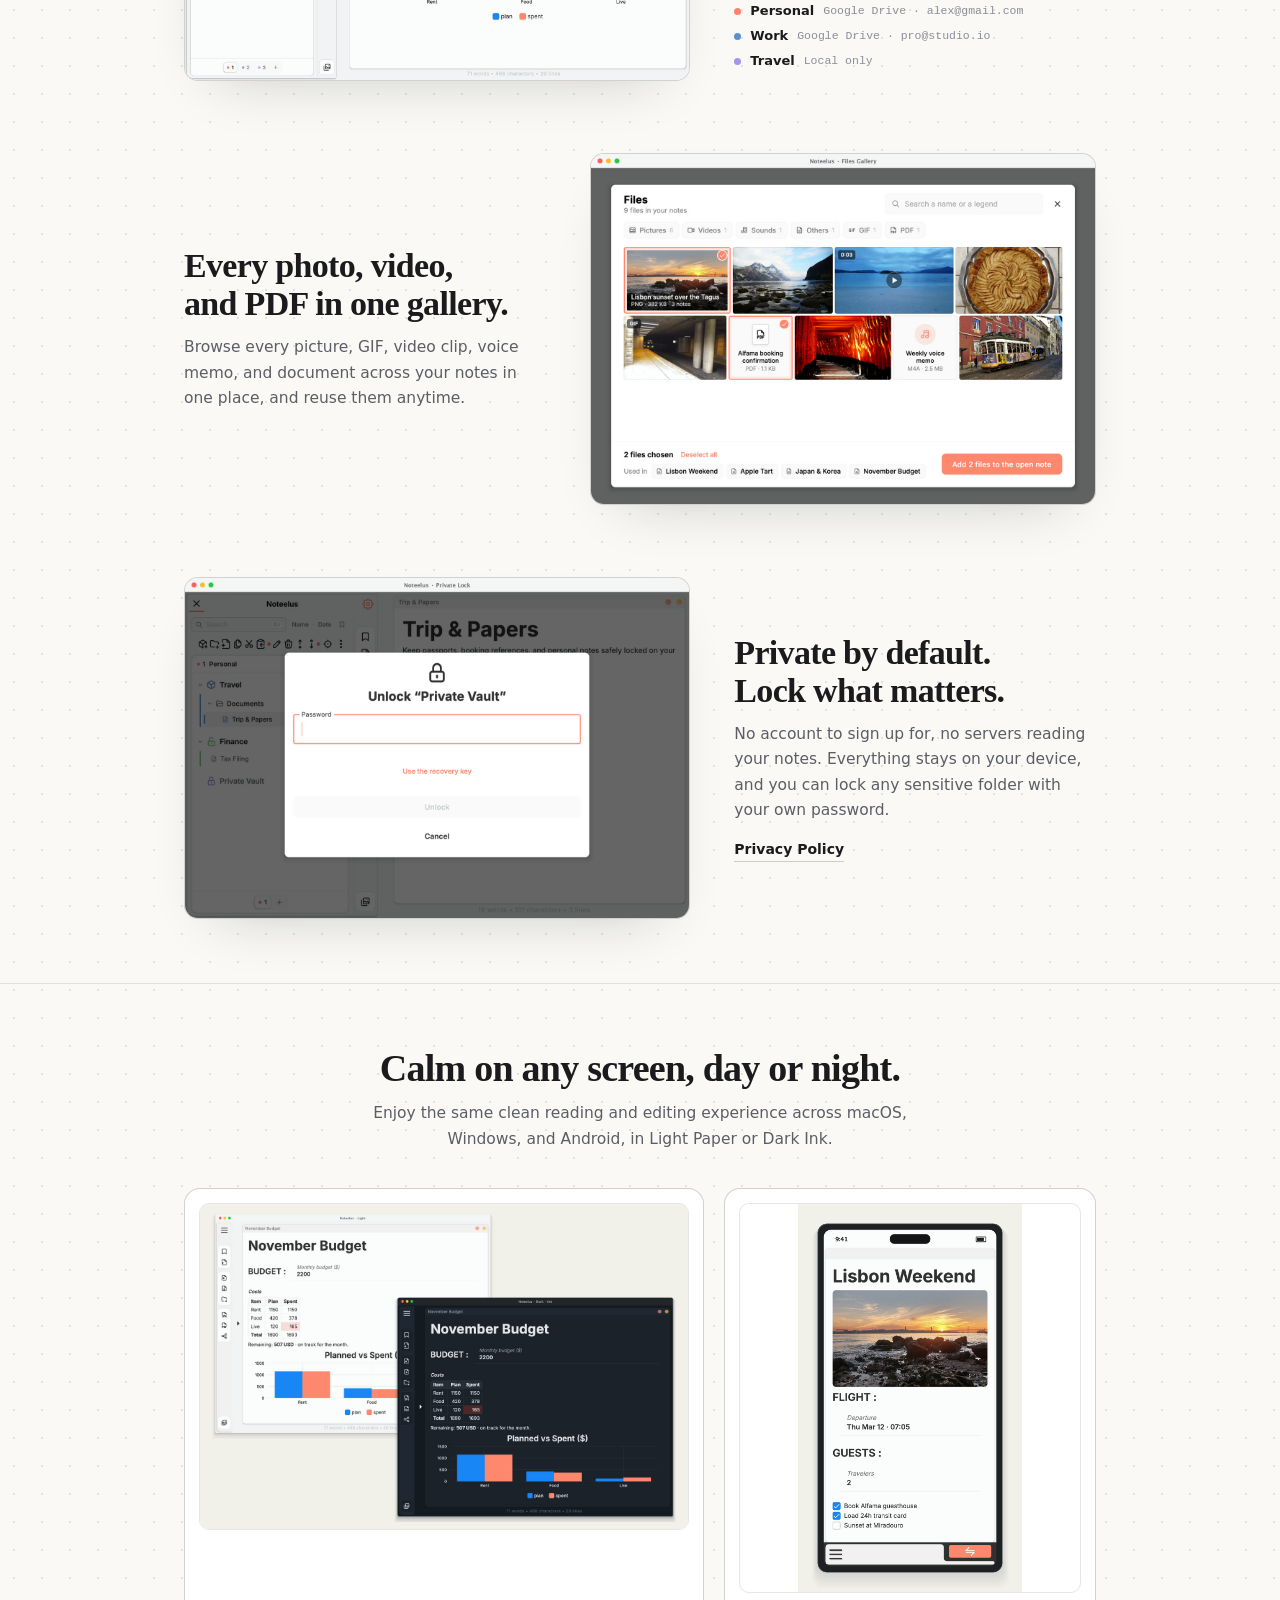
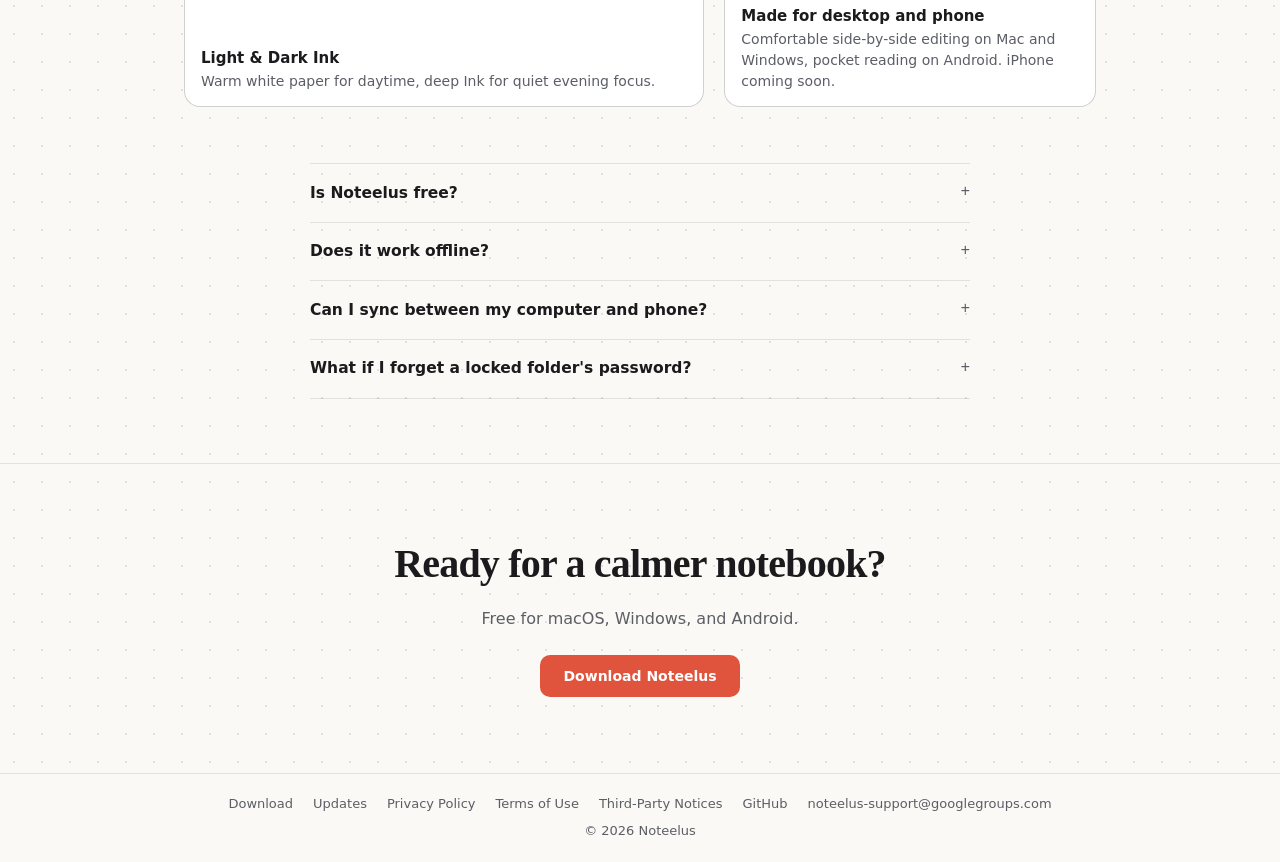
==== commit dcfd18dc: "chore(site): sync Noteelus website and showcase assets" ====
--- a/index.html
+++ b/index.html
@@ -37,7 +37,7 @@
 <script>
 (function(){try{var s=localStorage.getItem("noteelus_theme");var d=s==="dark"||(s!=="light"&&window.matchMedia&&window.matchMedia("(prefers-color-scheme: dark)").matches);if(d)document.documentElement.setAttribute("data-theme","dark");}catch(_){if(window.matchMedia&&window.matchMedia("(prefers-color-scheme: dark)").matches)document.documentElement.setAttribute("data-theme","dark");}})();
 </script>
-<link rel="stylesheet" href="/assets/site.css?v=10">
+<link rel="stylesheet" href="/assets/site.css?v=12">
 </head>
 <body>
 
@@ -127,10 +127,15 @@
       <div class="row is-reverse" id="spaces">
         <div class="row-copy">
           <h2 data-i18n="sp.title">Separate Spaces for every part of your life.</h2>
-          <p data-i18n="sp.lede">Keep Personal, Work, and Travel apart with their own folders and accent colors. Hop between them in a single click.</p>
-        </div>
-        <div class="row-media frame">
-          <video src="/assets/clips/spaces.mp4?v=3" poster="/assets/clips/spaces.jpg?v=3" data-src-light="/assets/clips/spaces.mp4?v=3" data-src-dark="/assets/clips/spaces-dark.mp4?v=3" data-poster-light="/assets/clips/spaces.jpg?v=3" data-poster-dark="/assets/clips/spaces-dark.jpg?v=3" muted loop playsinline preload="none" aria-label="Switching across Personal, Work, and Travel Spaces in Noteelus with the full Explorer open."></video>
+          <p data-i18n="sp.lede">Keep Personal, Work, and Travel apart with their own folders and colors. Each Space stays local by default, or syncs with its own Google Drive account.</p>
+          <ul class="space-legend">
+            <li><i style="background:#FF8169" aria-hidden="true"></i><strong data-i18n="sp.s1">Personal</strong><span>Google Drive · alex@gmail.com</span></li>
+            <li><i style="background:#5A90CC" aria-hidden="true"></i><strong data-i18n="sp.s2">Work</strong><span>Google Drive · pro@studio.io</span></li>
+            <li><i style="background:#A594F0" aria-hidden="true"></i><strong data-i18n="sp.s3">Travel</strong><span data-i18n="sp.local">Local only</span></li>
+          </ul>
+        </div>
+        <div class="row-media frame">
+          <video src="/assets/clips/spaces.mp4?v=4" poster="/assets/clips/spaces.jpg?v=4" data-src-light="/assets/clips/spaces.mp4?v=4" data-src-dark="/assets/clips/spaces-dark.mp4?v=4" data-poster-light="/assets/clips/spaces.jpg?v=4" data-poster-dark="/assets/clips/spaces-dark.jpg?v=4" muted loop playsinline preload="none" aria-label="Switching across Personal, Work, and Travel Spaces in Noteelus with the full Explorer open."></video>
         </div>
       </div>
 
@@ -222,7 +227,7 @@
   <div>© 2026 Noteelus</div>
 </footer>
 
-<script src="/assets/i18n.js?v=9"></script>
-<script src="/assets/site.js?v=9"></script>
+<script src="/assets/i18n.js?v=10"></script>
+<script src="/assets/site.js?v=10"></script>
 </body>
 </html>
--- a/assets/site.css
+++ b/assets/site.css
@@ -353,6 +353,39 @@
 }
 .quiet-link:hover { border-color: var(--coral); color: var(--coral); }
 
+.space-legend {
+  margin: 18px 0 0;
+  padding: 14px 0 0;
+  border-top: 1px solid var(--rule);
+  list-style: none;
+  display: flex;
+  flex-direction: column;
+  gap: 7px;
+}
+.space-legend li {
+  display: flex;
+  align-items: center;
+  flex-wrap: wrap;
+  gap: 4px 9px;
+  font-size: 13px;
+  line-height: 1.4;
+}
+.space-legend i {
+  width: 7px;
+  height: 7px;
+  border-radius: 50%;
+  flex-shrink: 0;
+}
+.space-legend strong {
+  color: var(--ink);
+  font-weight: 600;
+}
+.space-legend span {
+  font-family: var(--mono);
+  font-size: 11.5px;
+  color: var(--faint);
+}
+
 /* Teaser-matched compact top bar for interactive map frame */
 .card-bar {
   display: flex;
@@ -667,28 +700,12 @@
   border: 1px solid var(--rule);
   background: var(--surface);
 }
-.dl-others summary {
-  cursor: pointer;
-  list-style: none;
-  display: flex;
-  justify-content: space-between;
-  align-items: center;
-  gap: 12px;
+.dl-others-title {
+  margin: 0;
   font-size: 13.5px;
   font-weight: 600;
   color: var(--muted);
 }
-.dl-others summary:hover { color: var(--ink); }
-.dl-others summary::-webkit-details-marker { display: none; }
-.dl-others summary::after {
-  content: "+";
-  font-family: var(--mono);
-  font-size: 15px;
-  font-weight: 400;
-  color: var(--muted);
-}
-.dl-others[open] summary { color: var(--ink); }
-.dl-others[open] summary::after { content: "−"; color: var(--coral); }
 
 .dl-list {
   margin-top: 12px;
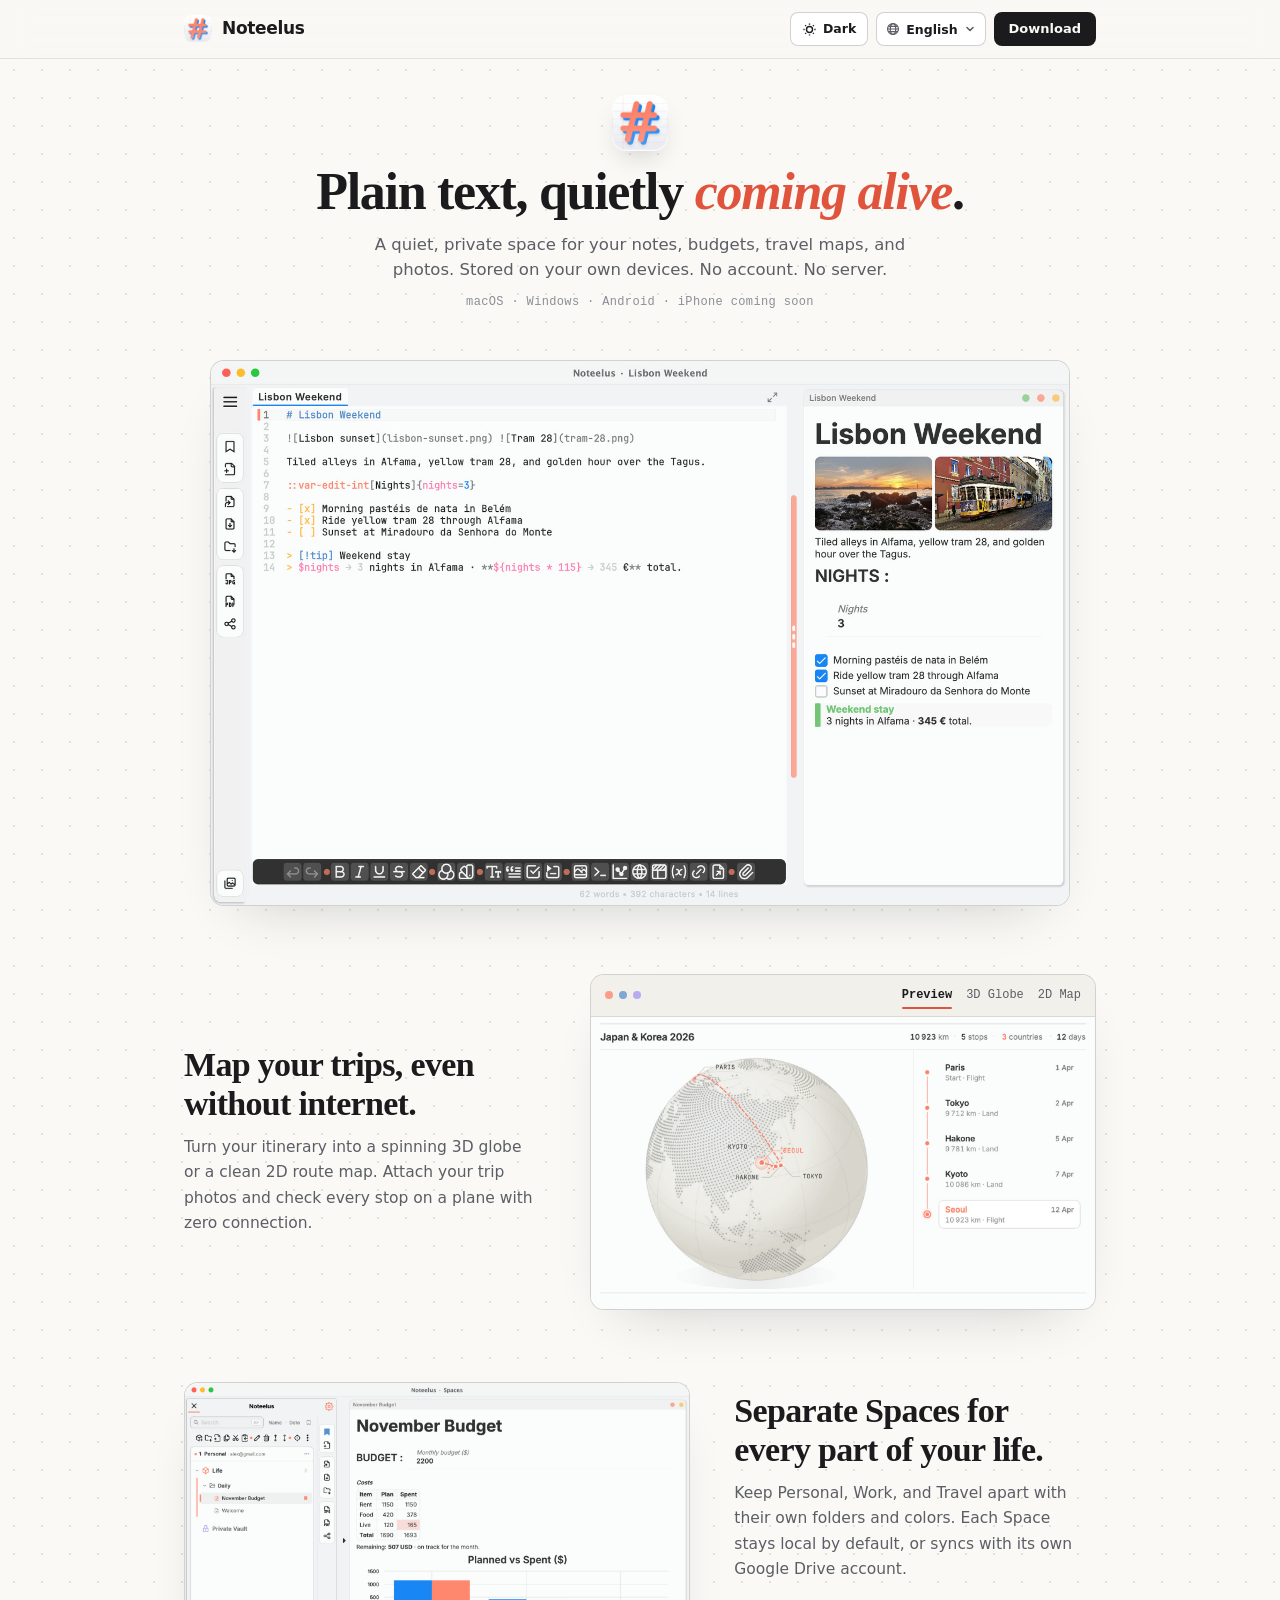
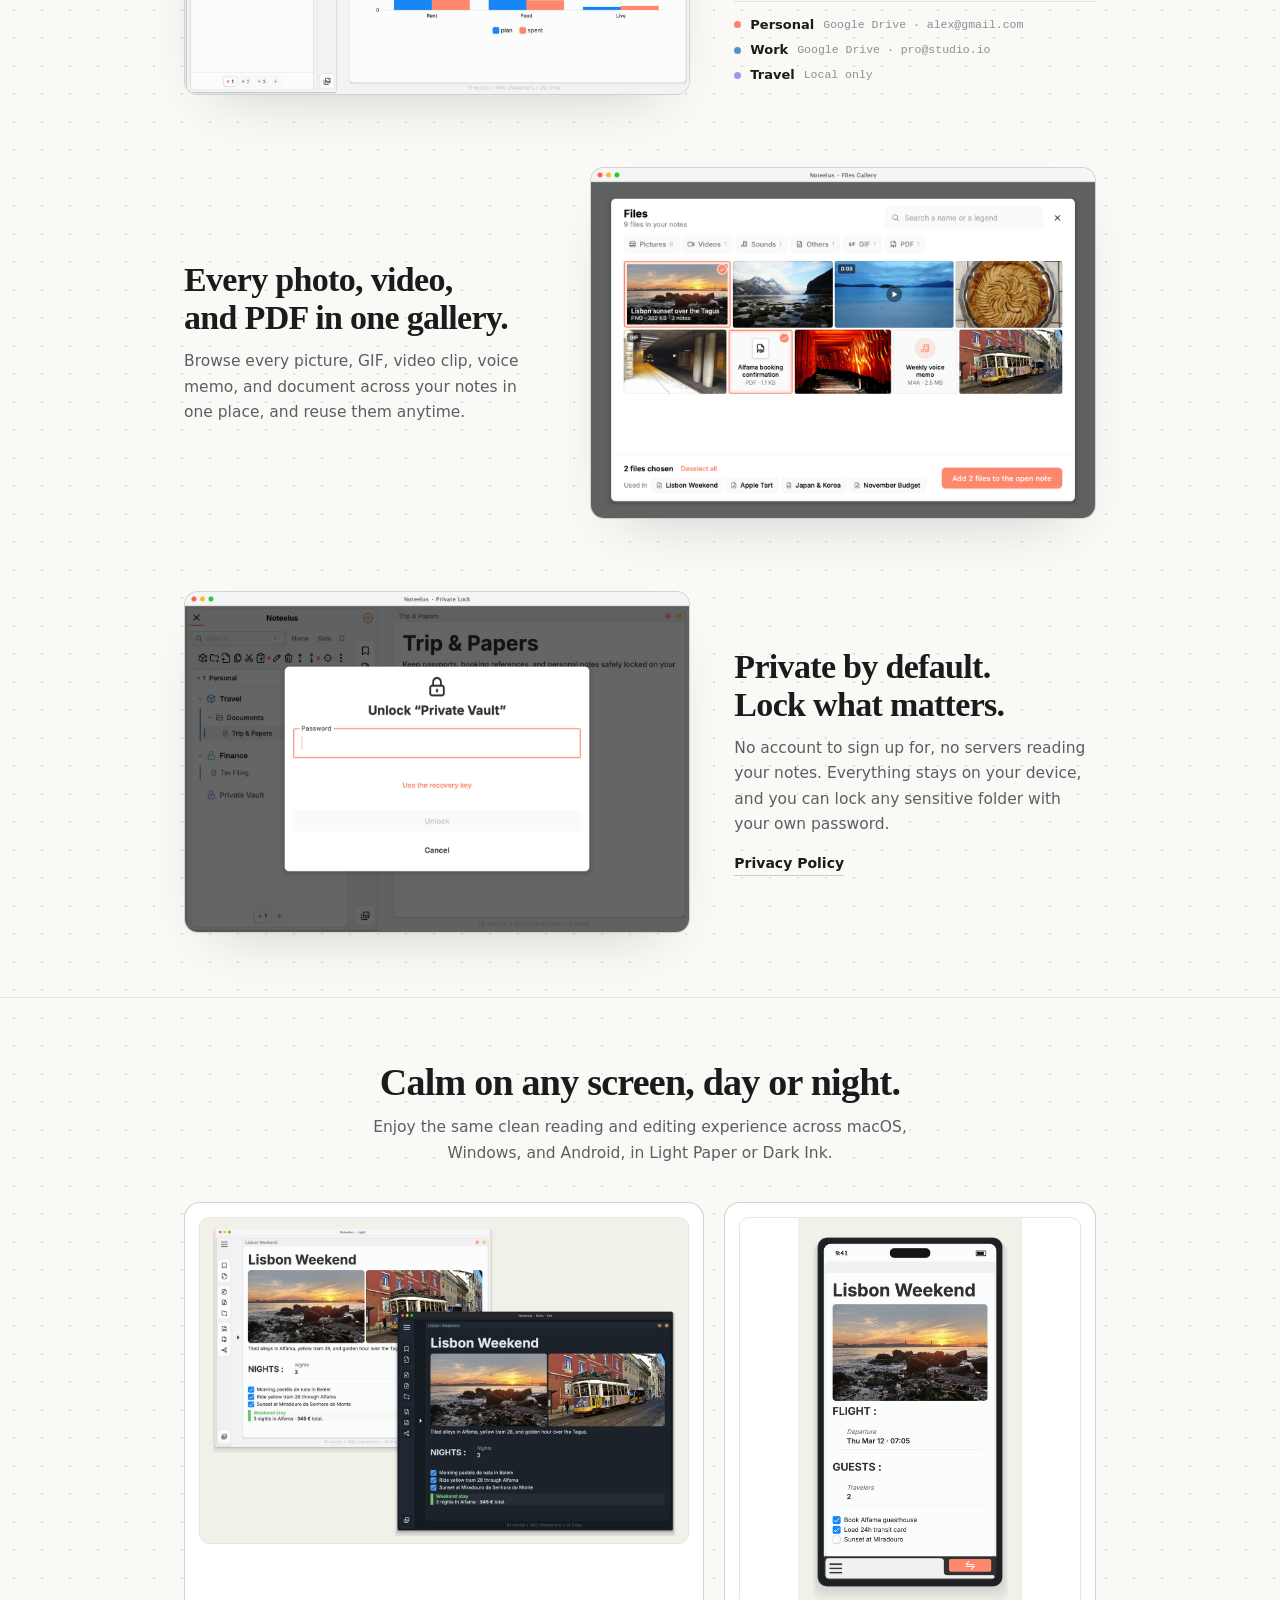
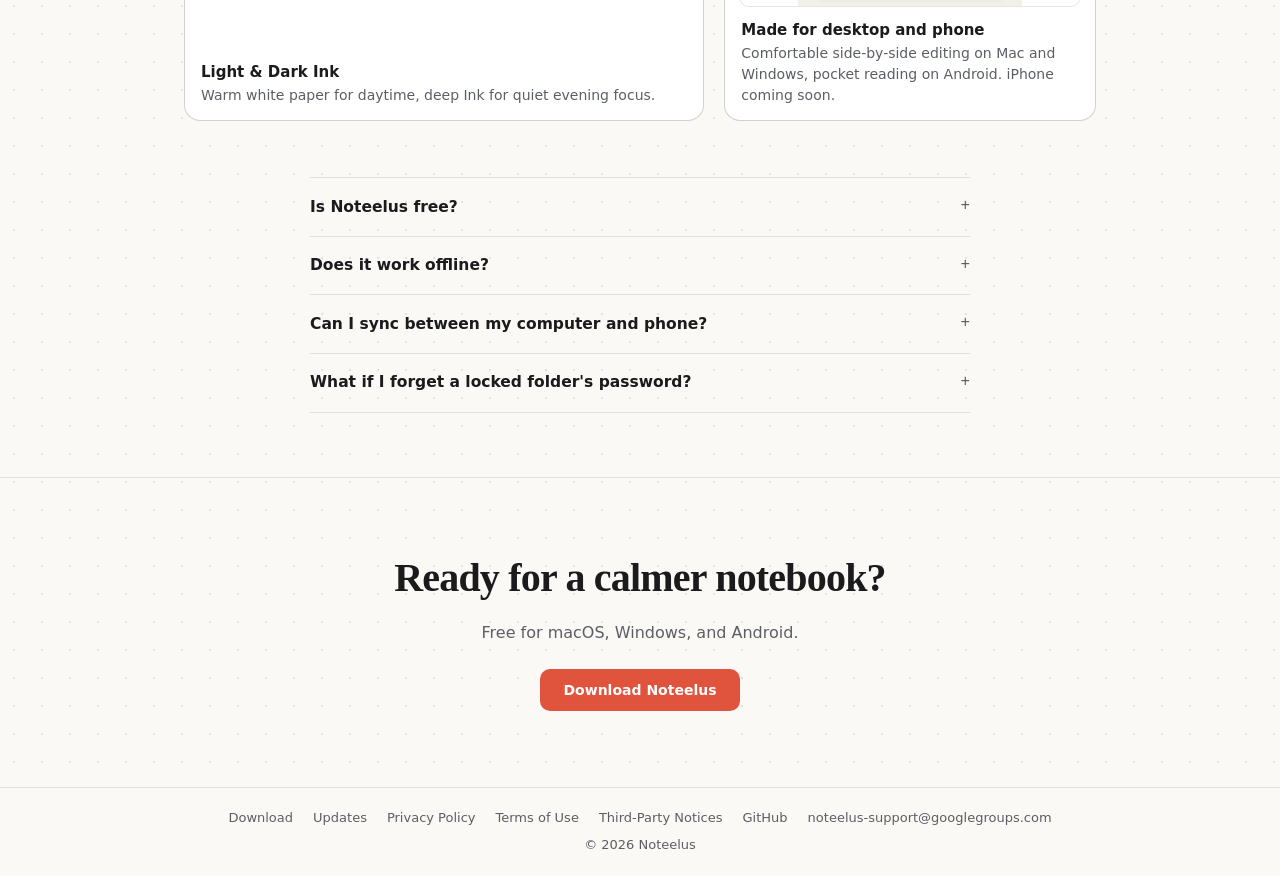
==== commit 373716b4: "chore(site): sync Noteelus website and showcase assets" ====
--- a/index.html
+++ b/index.html
@@ -13,12 +13,12 @@
 <meta property="og:site_name" content="Noteelus">
 <meta property="og:title" content="Noteelus · Plain text, quietly coming alive.">
 <meta property="og:description" content="A quiet, private space for your notes, budgets, travel maps, and photos. Stored on your own devices. No account. No server.">
-<meta property="og:image" content="https://noteelus.github.io/assets/og.png?v=3">
+<meta property="og:image" content="https://noteelus.github.io/assets/og.png?v=4">
 <meta property="og:url" content="https://noteelus.github.io/">
 <meta name="twitter:card" content="summary_large_image">
 <meta name="twitter:title" content="Noteelus · Plain text, quietly coming alive.">
 <meta name="twitter:description" content="A quiet, private space for your notes, budgets, travel maps, and photos. Stored on your own devices. No account. No server.">
-<meta name="twitter:image" content="https://noteelus.github.io/assets/og.png?v=3">
+<meta name="twitter:image" content="https://noteelus.github.io/assets/og.png?v=4">
 <script type="application/ld+json">
 {
   "@context": "https://schema.org",
@@ -83,7 +83,7 @@
       <p class="platforms-line" data-i18n="hero.platforms">macOS · Windows · Android · iPhone coming soon</p>
 
       <div class="frame hero-shot">
-        <video src="/assets/clips/split-live.mp4?v=3" poster="/assets/clips/split-live.jpg?v=3" data-src-light="/assets/clips/split-live.mp4?v=3" data-src-dark="/assets/clips/split-live-dark.mp4?v=3" data-poster-light="/assets/clips/split-live.jpg?v=3" data-poster-dark="/assets/clips/split-live-dark.jpg?v=3" muted loop playsinline preload="metadata" aria-label="Noteelus Split View recalculating a live budget note and folding into clean reading mode."></video>
+        <video src="/assets/clips/split-live.mp4?v=4" poster="/assets/clips/split-live.jpg?v=4" data-src-light="/assets/clips/split-live.mp4?v=4" data-src-dark="/assets/clips/split-live-dark.mp4?v=4" data-poster-light="/assets/clips/split-live.jpg?v=4" data-poster-dark="/assets/clips/split-live-dark.jpg?v=4" muted loop playsinline preload="metadata" aria-label="Noteelus Split View editing a Lisbon Weekend travel note with photos, checklist, and live stay counter, then folding into clean reading mode."></video>
       </div>
     </div>
   </section>
@@ -173,8 +173,8 @@
 
       <div class="duo">
         <figure class="duo-card">
-          <img class="theme-light" src="/assets/comp-themes.jpg?v=3" width="1400" height="934" loading="lazy" alt="Noteelus in Light Paper and Dark Ink themes.">
-          <img class="theme-dark" src="/assets/comp-themes-dark.jpg?v=3" width="1400" height="934" loading="lazy" alt="Noteelus in Light Paper and Dark Ink themes.">
+          <img class="theme-light" src="/assets/comp-themes.jpg?v=4" width="1400" height="934" loading="lazy" alt="Noteelus in Light Paper and Dark Ink themes.">
+          <img class="theme-dark" src="/assets/comp-themes-dark.jpg?v=4" width="1400" height="934" loading="lazy" alt="Noteelus in Light Paper and Dark Ink themes.">
           <figcaption><b data-i18n="dev.t.title">Light &amp; Dark Ink</b><span data-i18n="dev.t.desc">Warm white paper for daytime, deep Ink for quiet evening focus.</span></figcaption>
         </figure>
         <figure class="duo-card phone">
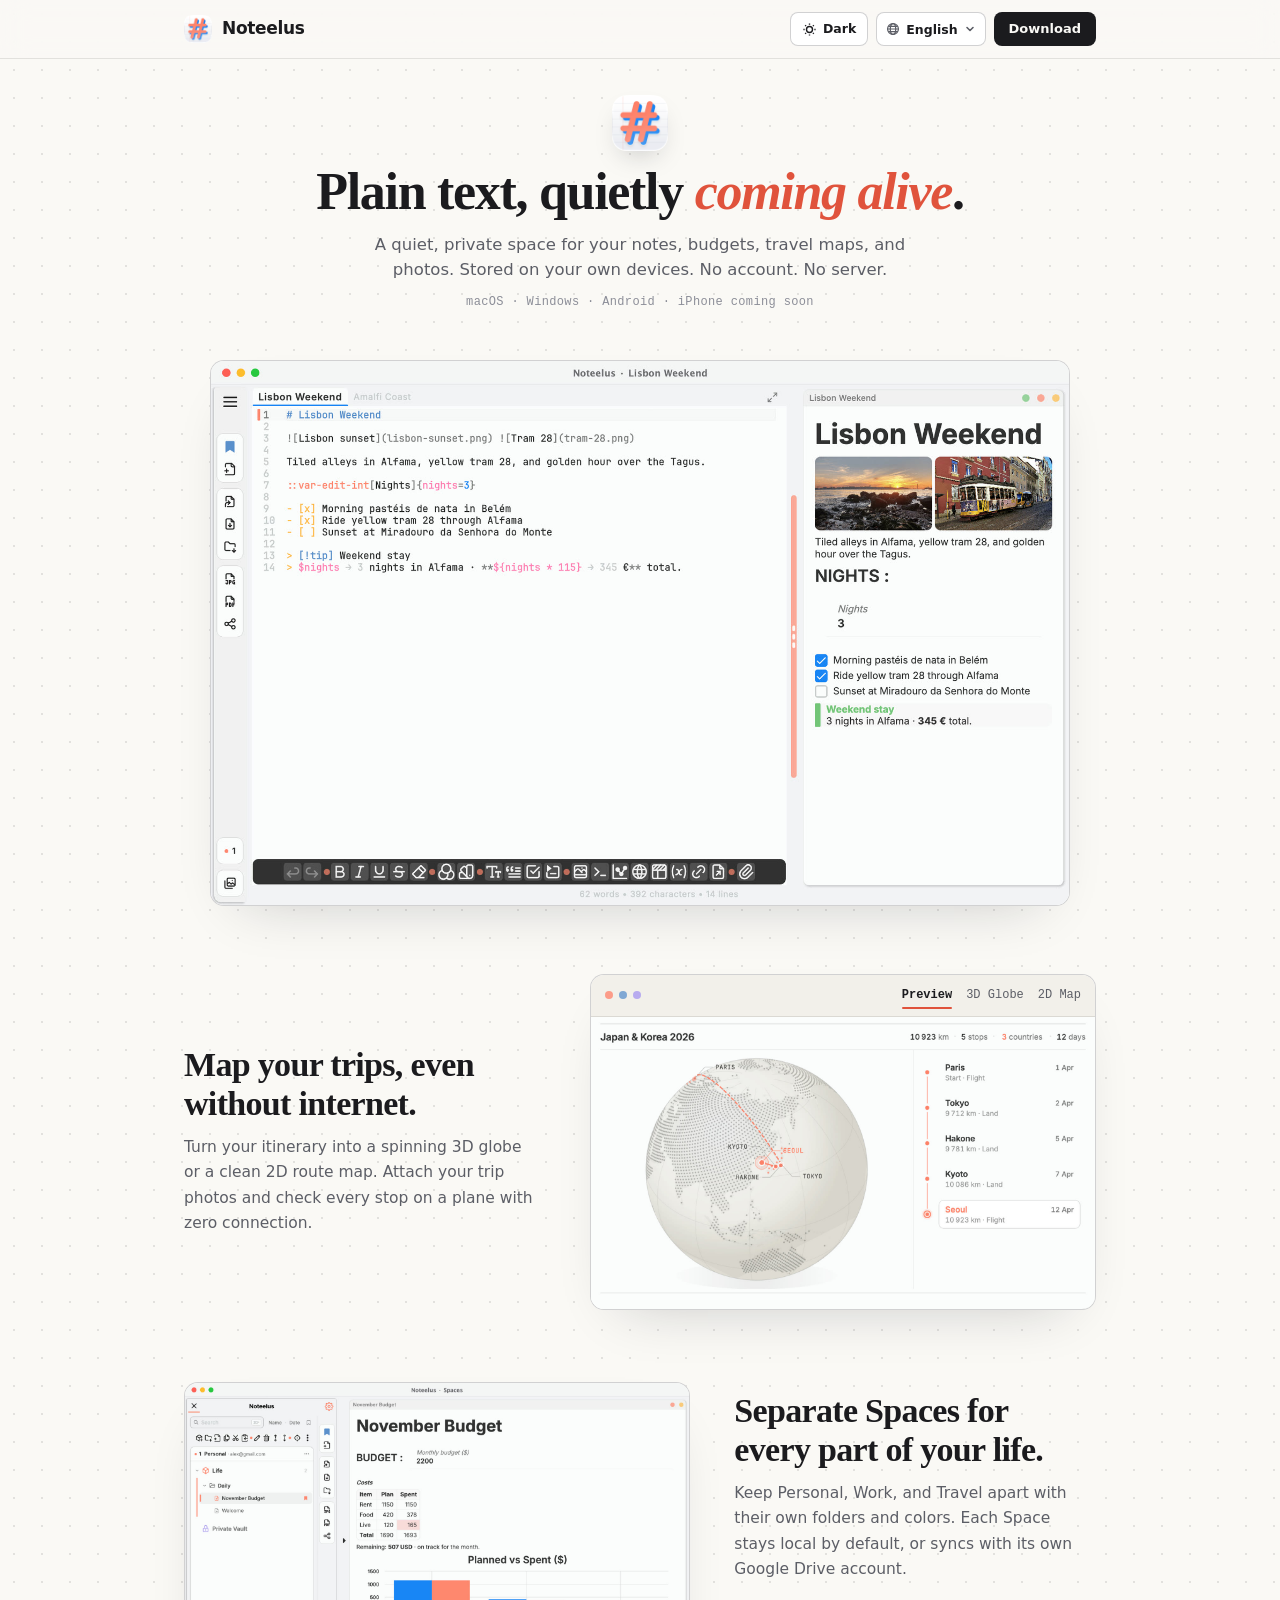
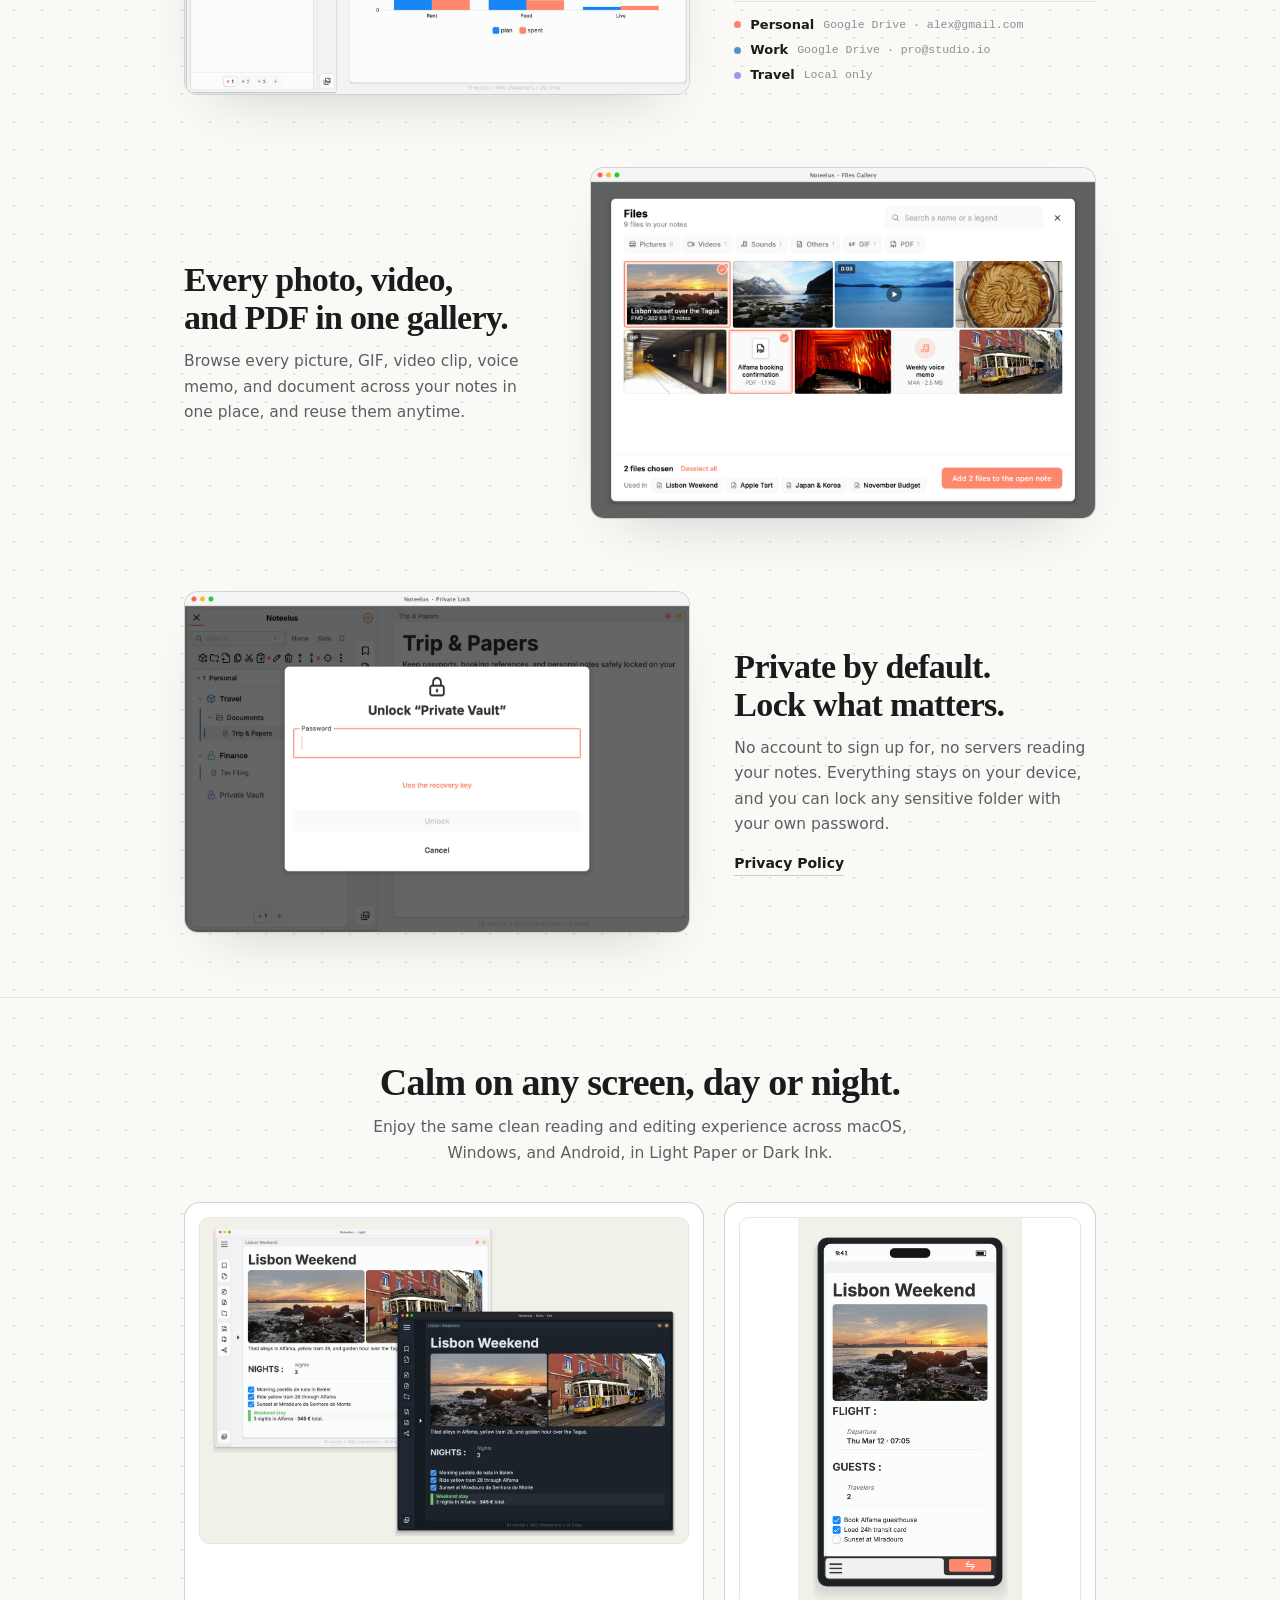
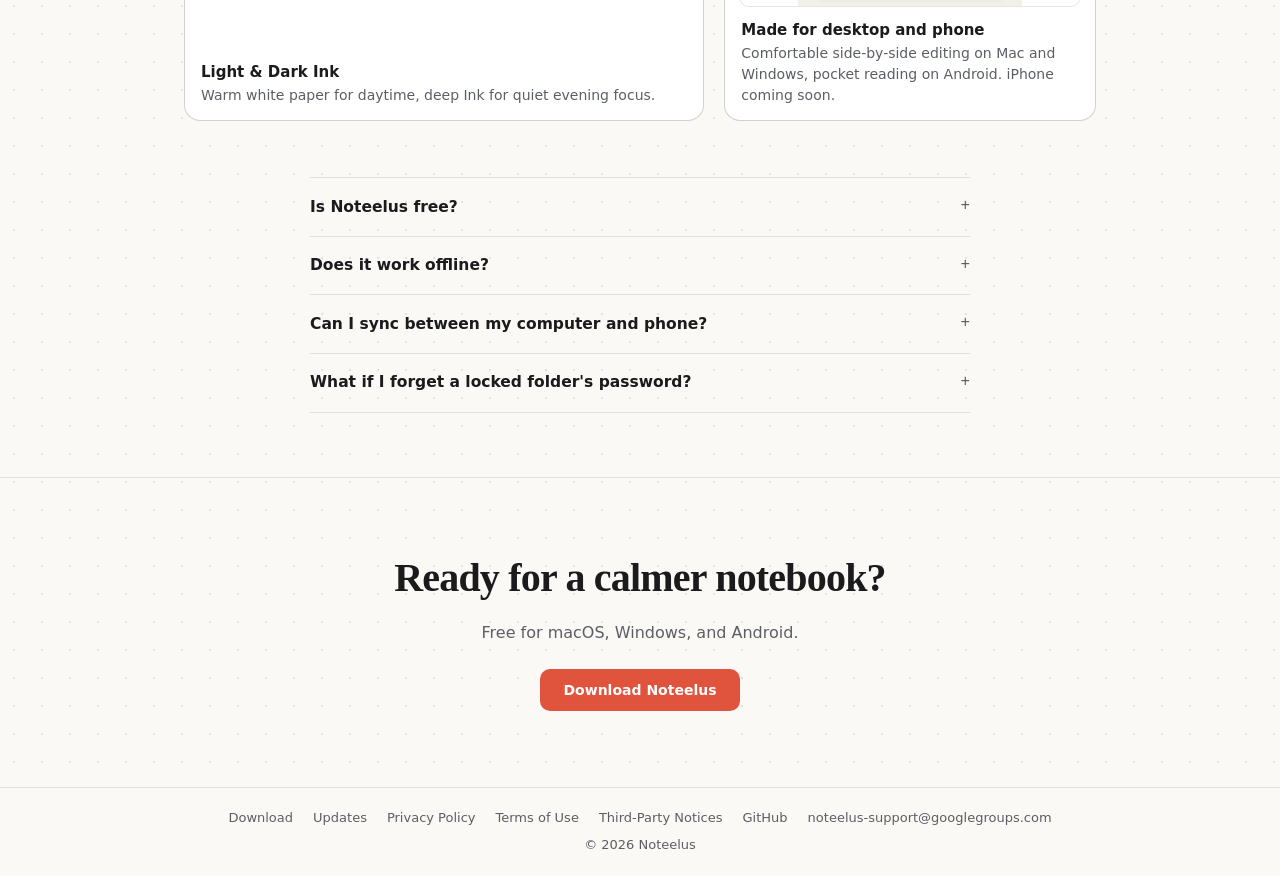
==== commit dfb55cd9: "chore(site): sync Noteelus website and showcase assets" ====
--- a/index.html
+++ b/index.html
@@ -83,7 +83,7 @@
       <p class="platforms-line" data-i18n="hero.platforms">macOS · Windows · Android · iPhone coming soon</p>
 
       <div class="frame hero-shot">
-        <video src="/assets/clips/split-live.mp4?v=4" poster="/assets/clips/split-live.jpg?v=4" data-src-light="/assets/clips/split-live.mp4?v=4" data-src-dark="/assets/clips/split-live-dark.mp4?v=4" data-poster-light="/assets/clips/split-live.jpg?v=4" data-poster-dark="/assets/clips/split-live-dark.jpg?v=4" muted loop playsinline preload="metadata" aria-label="Noteelus Split View editing a Lisbon Weekend travel note with photos, checklist, and live stay counter, then folding into clean reading mode."></video>
+        <video src="/assets/clips/split-live.mp4?v=5" poster="/assets/clips/split-live.jpg?v=5" data-src-light="/assets/clips/split-live.mp4?v=5" data-src-dark="/assets/clips/split-live-dark.mp4?v=5" data-poster-light="/assets/clips/split-live.jpg?v=5" data-poster-dark="/assets/clips/split-live-dark.jpg?v=5" muted loop playsinline preload="metadata" aria-label="Noteelus Split View editing a Lisbon Weekend travel note with photos, checklist, and live stay counter, folding into clean reading mode and opening the left Explorer panel."></video>
       </div>
     </div>
   </section>
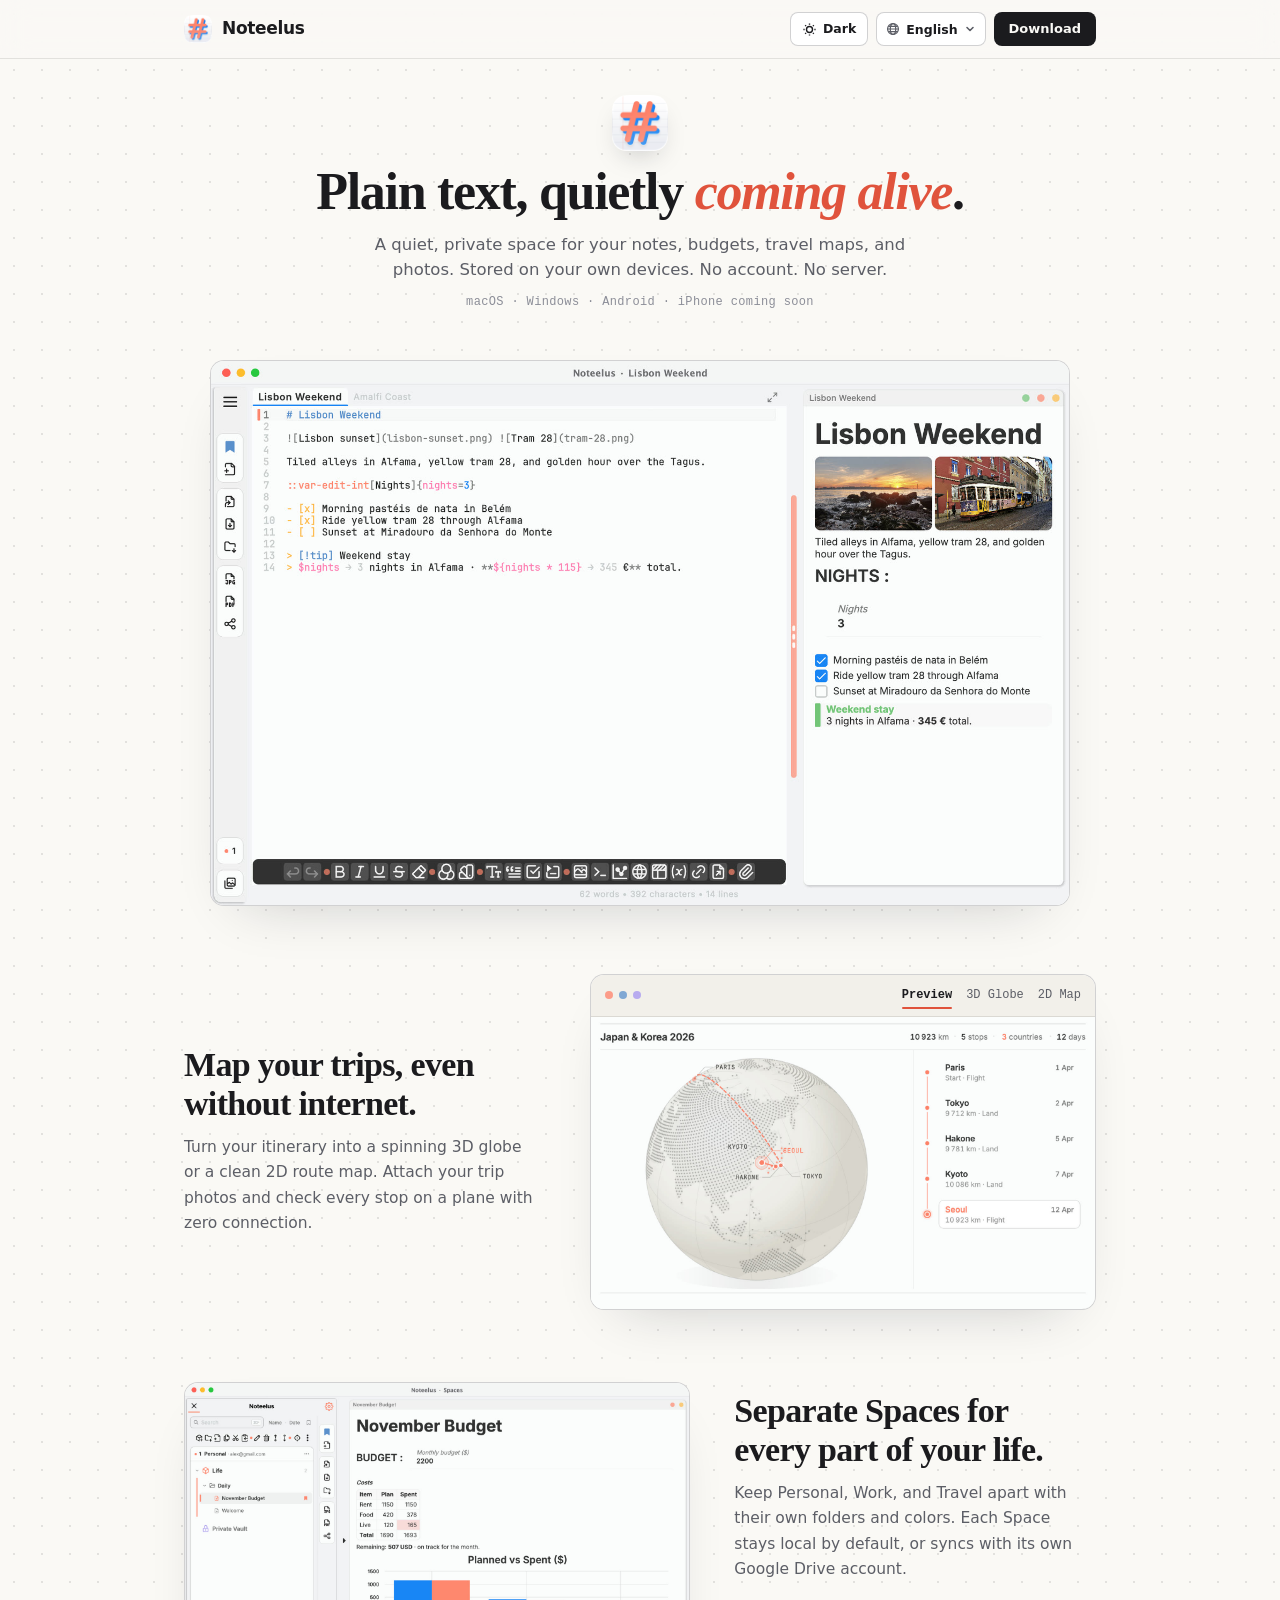
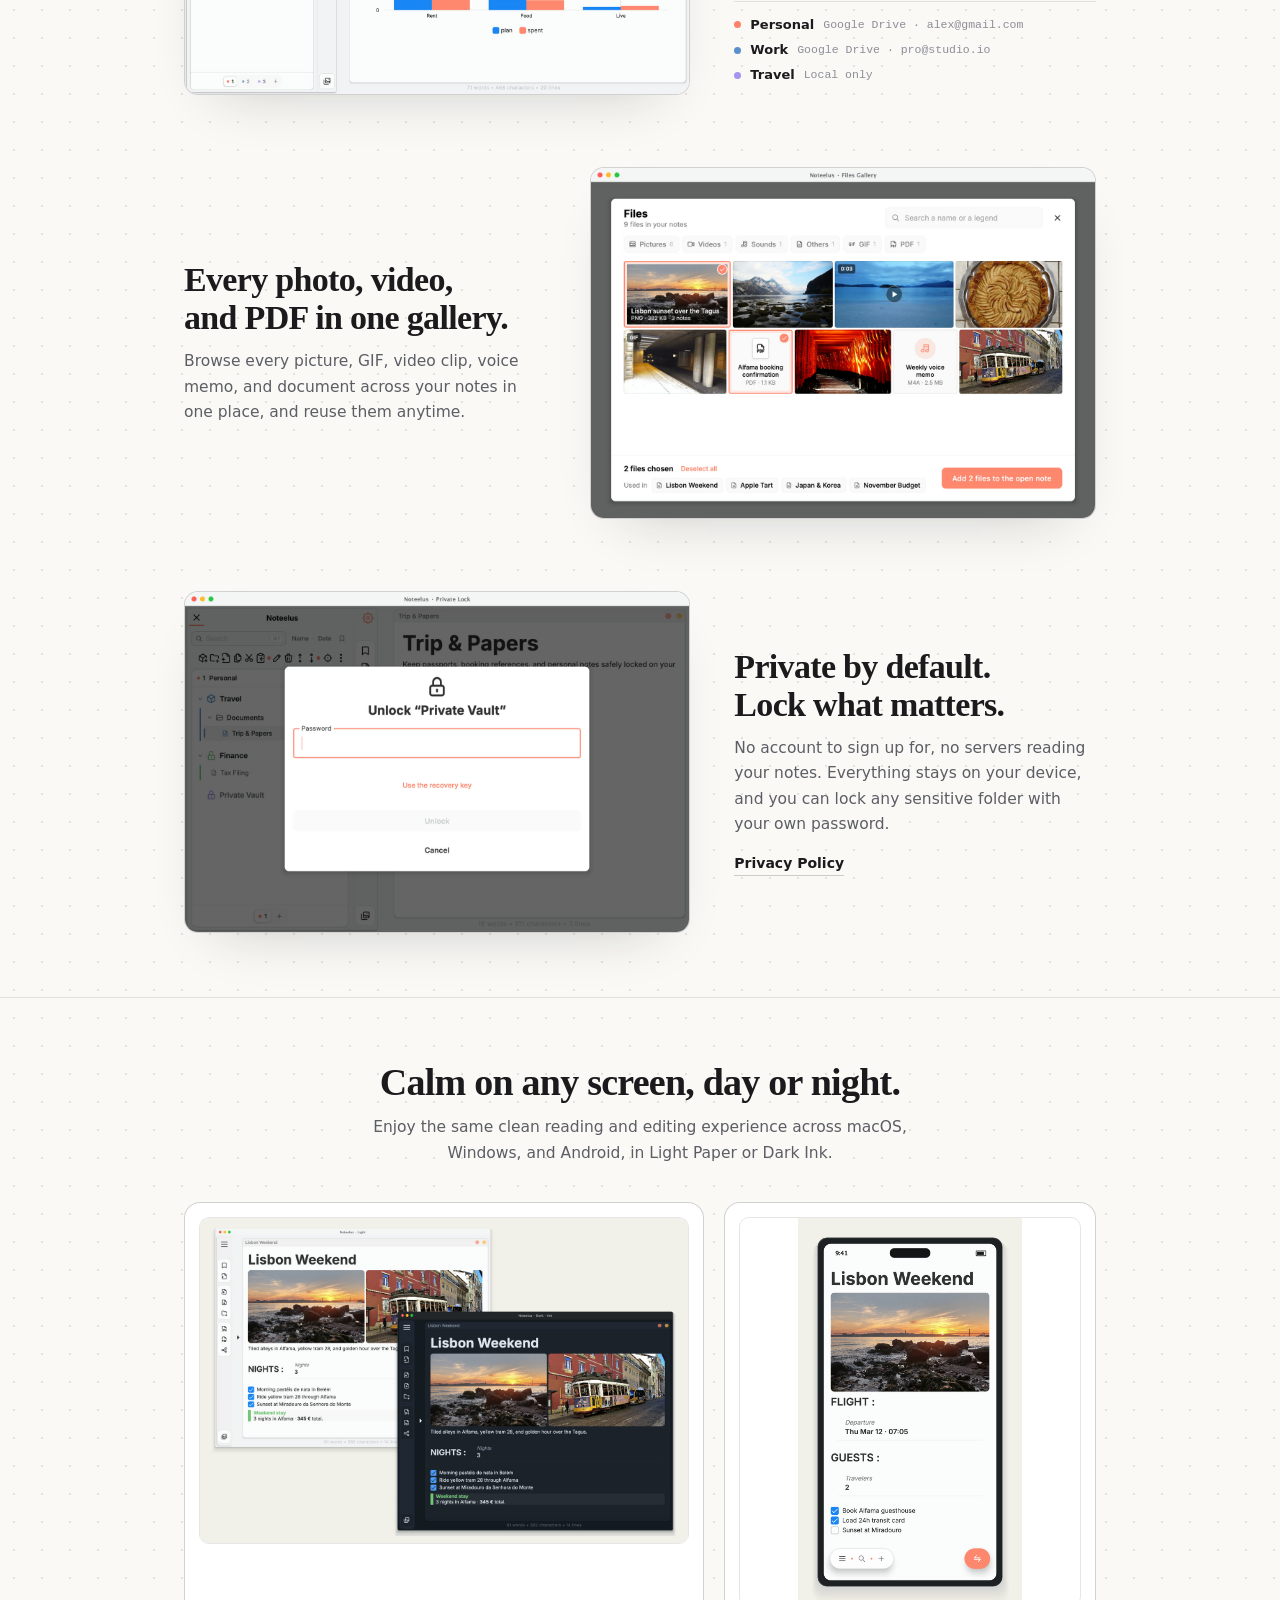
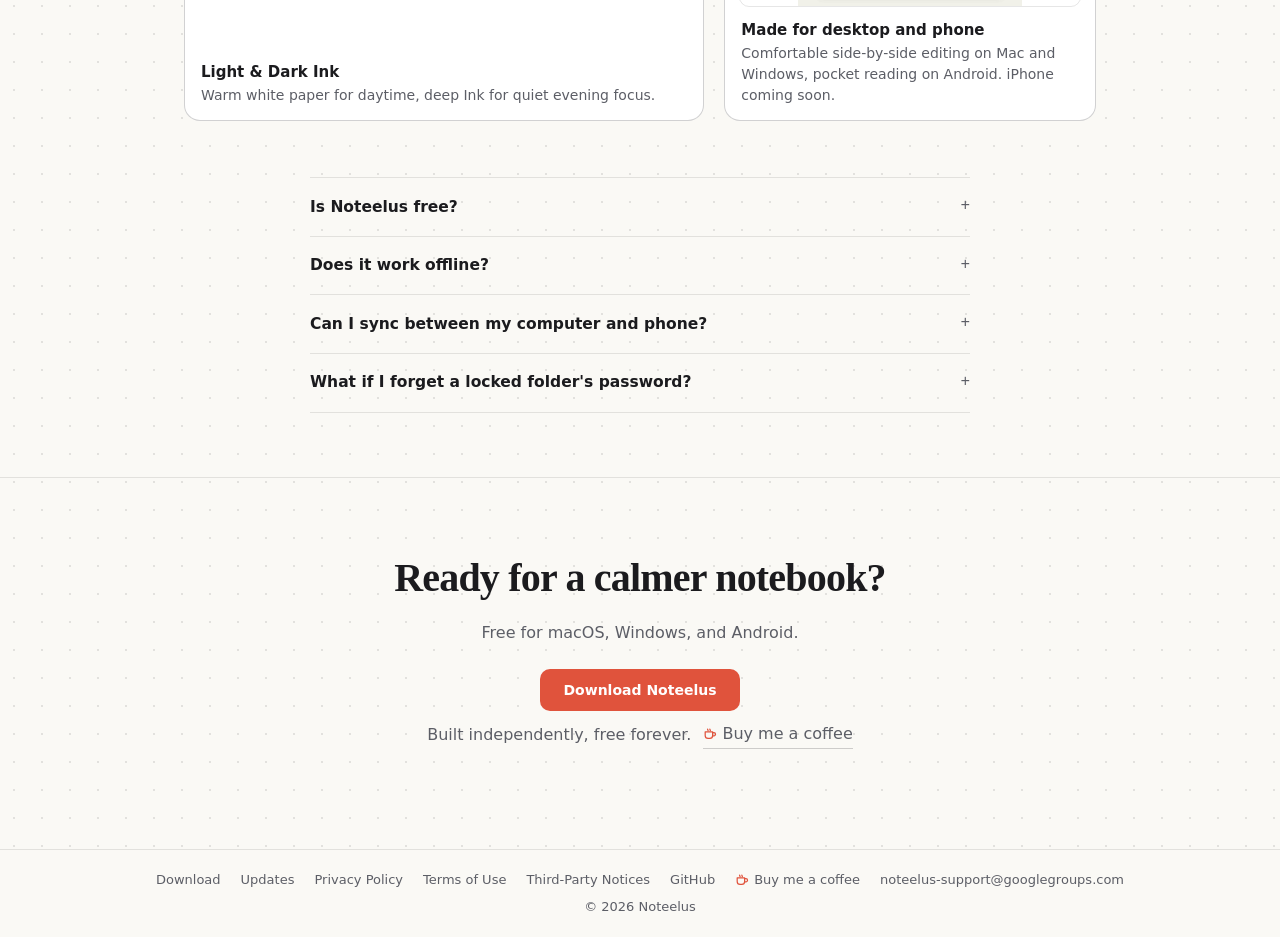
==== commit 3dfe16b3: "chore(site): sync Noteelus website and showcase assets" ====
--- a/index.html
+++ b/index.html
@@ -37,7 +37,7 @@
 <script>
 (function(){try{var s=localStorage.getItem("noteelus_theme");var d=s==="dark"||(s!=="light"&&window.matchMedia&&window.matchMedia("(prefers-color-scheme: dark)").matches);if(d)document.documentElement.setAttribute("data-theme","dark");}catch(_){if(window.matchMedia&&window.matchMedia("(prefers-color-scheme: dark)").matches)document.documentElement.setAttribute("data-theme","dark");}})();
 </script>
-<link rel="stylesheet" href="/assets/site.css?v=12">
+<link rel="stylesheet" href="/assets/site.css?v=13">
 </head>
 <body>
 
@@ -178,8 +178,8 @@
           <figcaption><b data-i18n="dev.t.title">Light &amp; Dark Ink</b><span data-i18n="dev.t.desc">Warm white paper for daytime, deep Ink for quiet evening focus.</span></figcaption>
         </figure>
         <figure class="duo-card phone">
-          <img class="theme-light" src="/assets/comp-mobile.jpg?v=3" width="840" height="1540" loading="lazy" alt="Noteelus on a smartphone displaying a Lisbon trip note in Light mode.">
-          <img class="theme-dark" src="/assets/comp-mobile-dark.jpg?v=3" width="840" height="1540" loading="lazy" alt="Noteelus on a smartphone displaying a Lisbon trip note in Dark Ink mode.">
+          <img class="theme-light" src="/assets/comp-mobile.jpg?v=4" width="840" height="1540" loading="lazy" alt="Noteelus on a smartphone displaying a Lisbon trip note in Light mode.">
+          <img class="theme-dark" src="/assets/comp-mobile-dark.jpg?v=4" width="840" height="1540" loading="lazy" alt="Noteelus on a smartphone displaying a Lisbon trip note in Dark Ink mode.">
           <figcaption><b data-i18n="dev.m.title">Made for desktop and phone</b><span data-i18n="dev.m.desc">Comfortable side-by-side editing on Mac and Windows, pocket reading on Android. iPhone coming soon.</span></figcaption>
         </figure>
       </div>
@@ -210,6 +210,10 @@
       <h2 data-i18n="close.title">Ready for a calmer notebook?</h2>
       <p data-i18n="close.sub">Free for macOS, Windows, and Android.</p>
       <a class="btn accent" href="/download/" data-i18n="close.cta">Download Noteelus</a>
+      <p class="closing-support">
+        <span data-i18n="close.indie">Built independently, free forever.</span>
+        <a class="coffee-link" href="https://ko-fi.com/noteelus" target="_blank" rel="noopener noreferrer"><svg class="coffee-ico" viewBox="0 0 16 16" fill="none" stroke="currentColor" stroke-width="1.4" stroke-linecap="round" stroke-linejoin="round" aria-hidden="true"><path d="M2.5 5.5h8.5v4.2a3.3 3.3 0 0 1-3.3 3.3H5.8a3.3 3.3 0 0 1-3.3-3.3V5.5z"/><path d="M11 6.5h1.5a1.8 1.8 0 0 1 0 3.6H11"/><path d="M5.2 2.4c0 .9.6 1 .6 1.8M7.8 2.4c0 .9.6 1 .6 1.8"/></svg><span data-i18n="foot.coffee">Buy me a coffee</span></a>
+      </p>
     </div>
   </section>
 </main>
@@ -222,12 +226,13 @@
     <a href="/terms.html" data-i18n="foot.terms">Terms of Use</a>
     <a href="/THIRD_PARTY_NOTICES.md" data-i18n="foot.notices">Third-Party Notices</a>
     <a href="https://github.com/Noteelus/noteelus.github.io">GitHub</a>
+    <a class="coffee-link" href="https://ko-fi.com/noteelus" target="_blank" rel="noopener noreferrer"><svg class="coffee-ico" viewBox="0 0 16 16" fill="none" stroke="currentColor" stroke-width="1.4" stroke-linecap="round" stroke-linejoin="round" aria-hidden="true"><path d="M2.5 5.5h8.5v4.2a3.3 3.3 0 0 1-3.3 3.3H5.8a3.3 3.3 0 0 1-3.3-3.3V5.5z"/><path d="M11 6.5h1.5a1.8 1.8 0 0 1 0 3.6H11"/><path d="M5.2 2.4c0 .9.6 1 .6 1.8M7.8 2.4c0 .9.6 1 .6 1.8"/></svg><span data-i18n="foot.coffee">Buy me a coffee</span></a>
     <a href="mailto:noteelus-support@googlegroups.com">noteelus-support@googlegroups.com</a>
   </nav>
   <div>© 2026 Noteelus</div>
 </footer>
 
-<script src="/assets/i18n.js?v=10"></script>
-<script src="/assets/site.js?v=10"></script>
+<script src="/assets/i18n.js?v=11"></script>
+<script src="/assets/site.js?v=11"></script>
 </body>
 </html>
--- a/assets/site.css
+++ b/assets/site.css
@@ -569,6 +569,100 @@
 }
 .foot-links a { text-decoration: none; }
 .foot-links a:hover { color: var(--ink); text-decoration: underline; }
+
+/* ---- DISCREET COFFEE / DEVELOPER SUPPORT ---- */
+.coffee-ico {
+  width: 14px;
+  height: 14px;
+  flex-shrink: 0;
+  color: var(--coral);
+}
+.coffee-link {
+  display: inline-flex;
+  align-items: center;
+  gap: 5px;
+  text-decoration: none;
+}
+.closing-support {
+  margin: 18px auto 0;
+  font-size: 13.5px;
+  color: var(--faint);
+  display: flex;
+  align-items: center;
+  justify-content: center;
+  flex-wrap: wrap;
+  gap: 6px 12px;
+}
+.closing-support .coffee-link {
+  color: var(--muted);
+  font-weight: 500;
+  border-bottom: 1px solid var(--rule-strong);
+  padding-bottom: 1px;
+  transition: color .15s, border-color .15s;
+}
+.closing-support .coffee-link:hover {
+  color: var(--coral);
+  border-color: var(--coral);
+}
+
+.dl-thanks {
+  margin-top: 18px;
+  padding: 14px 16px;
+  border-radius: 12px;
+  background: var(--surface-alt);
+  border: 1px solid var(--rule-strong);
+  text-align: left;
+  animation: dl-thanks-in .22s ease-out;
+}
+.dl-thanks[hidden] { display: none; }
+@keyframes dl-thanks-in {
+  from { opacity: 0; transform: translateY(-4px); }
+  to { opacity: 1; transform: translateY(0); }
+}
+@media (prefers-reduced-motion: reduce) {
+  .dl-thanks { animation: none; }
+}
+.dl-thanks-head {
+  display: flex;
+  align-items: center;
+  justify-content: space-between;
+  gap: 12px;
+}
+.dl-thanks-head strong {
+  font-size: 14px;
+  color: var(--ink);
+}
+.dl-thanks-close {
+  width: 26px;
+  height: 26px;
+  border: 0;
+  border-radius: 6px;
+  background: transparent;
+  color: var(--muted);
+  font-size: 17px;
+  line-height: 1;
+  display: inline-flex;
+  align-items: center;
+  justify-content: center;
+  cursor: pointer;
+  flex-shrink: 0;
+  transition: color .15s, background-color .15s;
+}
+.dl-thanks-close:hover {
+  color: var(--ink);
+  background: var(--surface);
+}
+.dl-thanks p {
+  margin: 6px 0 12px;
+  font-size: 13.5px;
+  line-height: 1.55;
+  color: var(--muted);
+}
+.coffee-btn {
+  display: inline-flex;
+  align-items: center;
+  gap: 7px;
+}
 
 /* ---- SUBPAGES: DOWNLOADS & RELEASE NOTES ---- */
 .page-head {
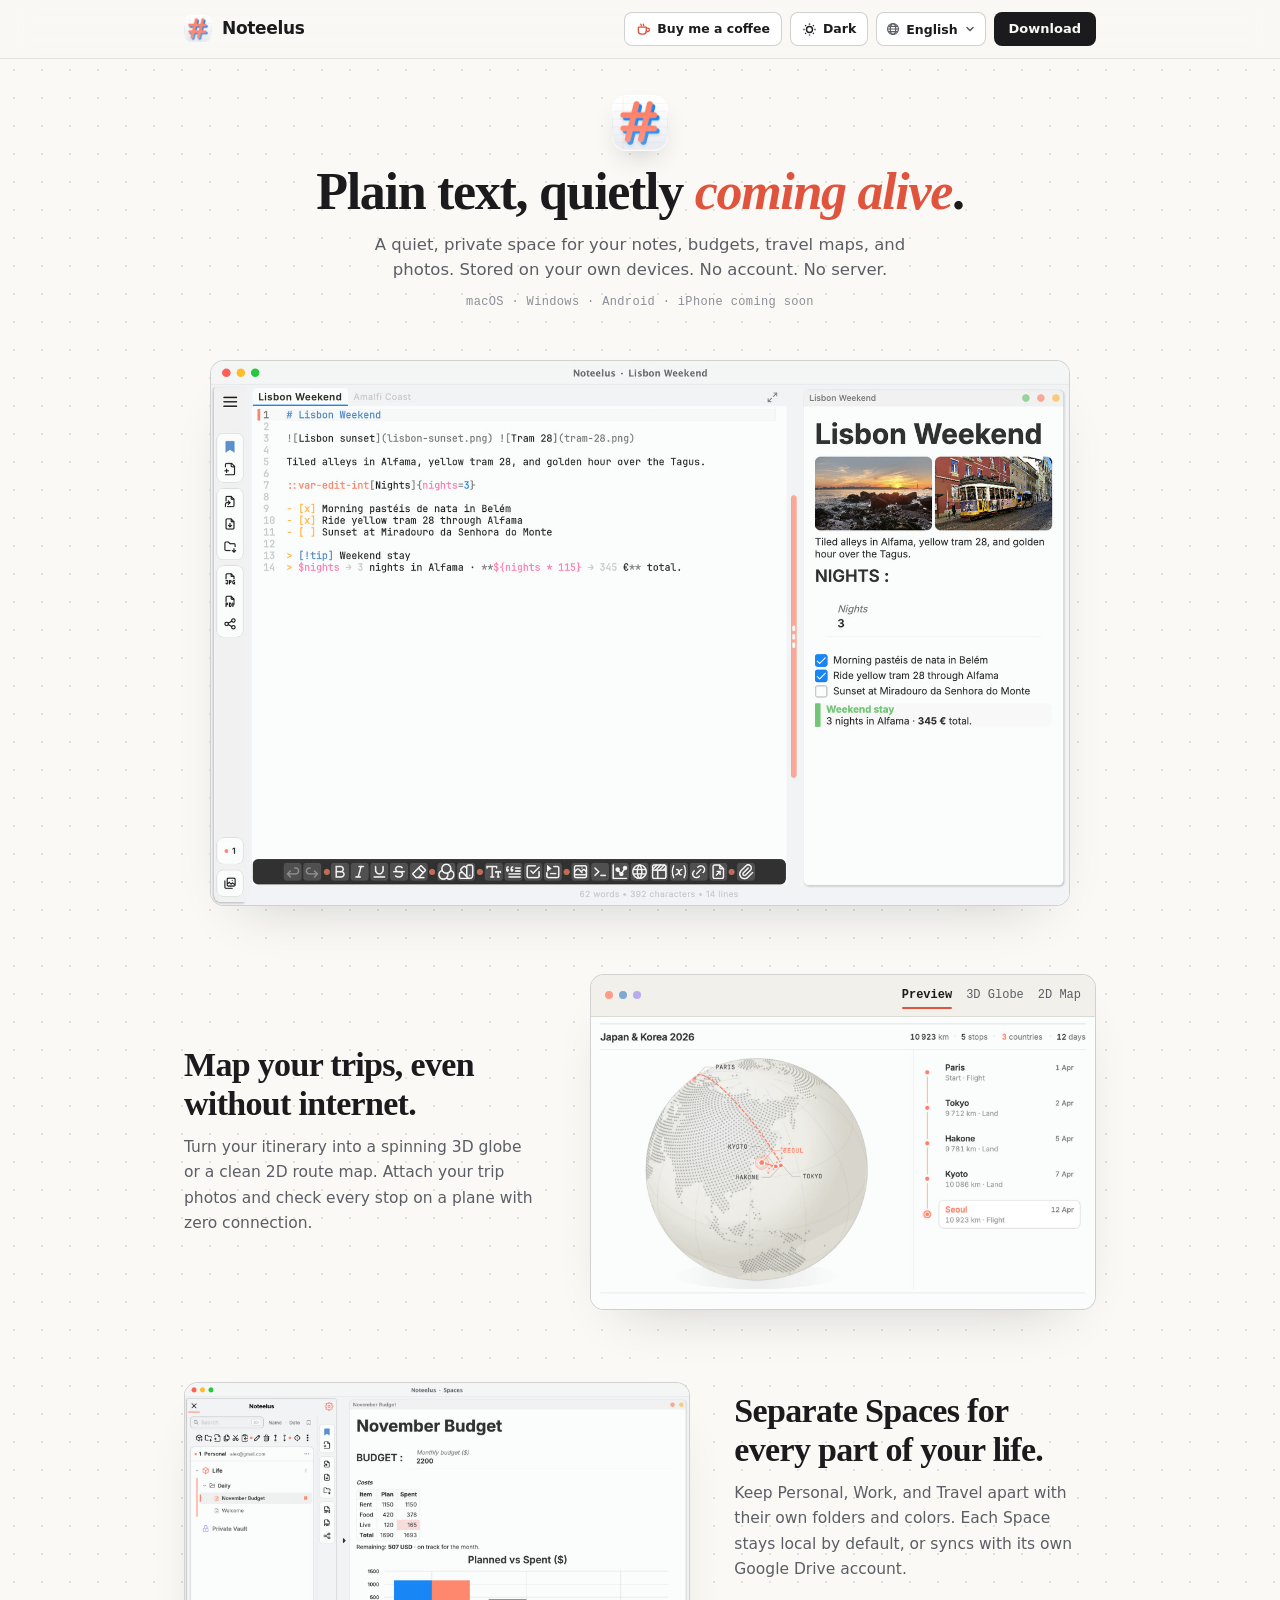
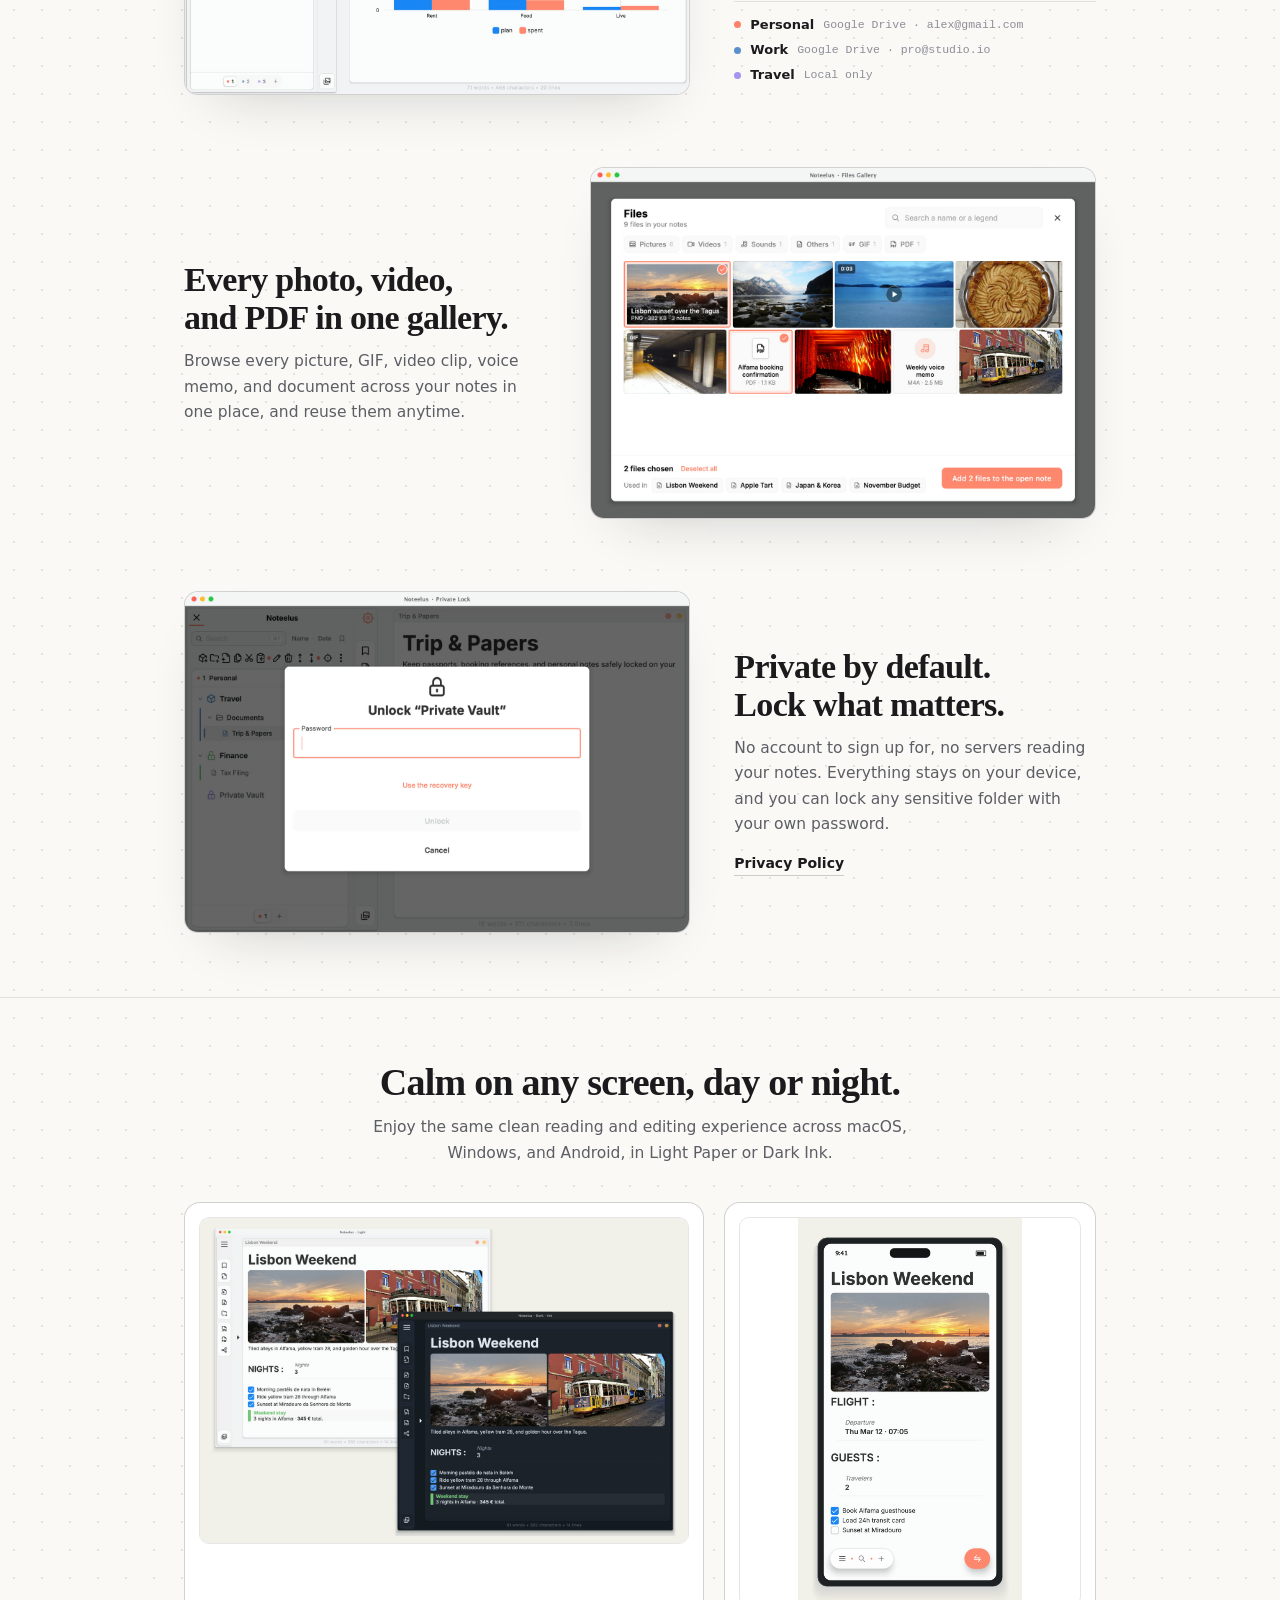
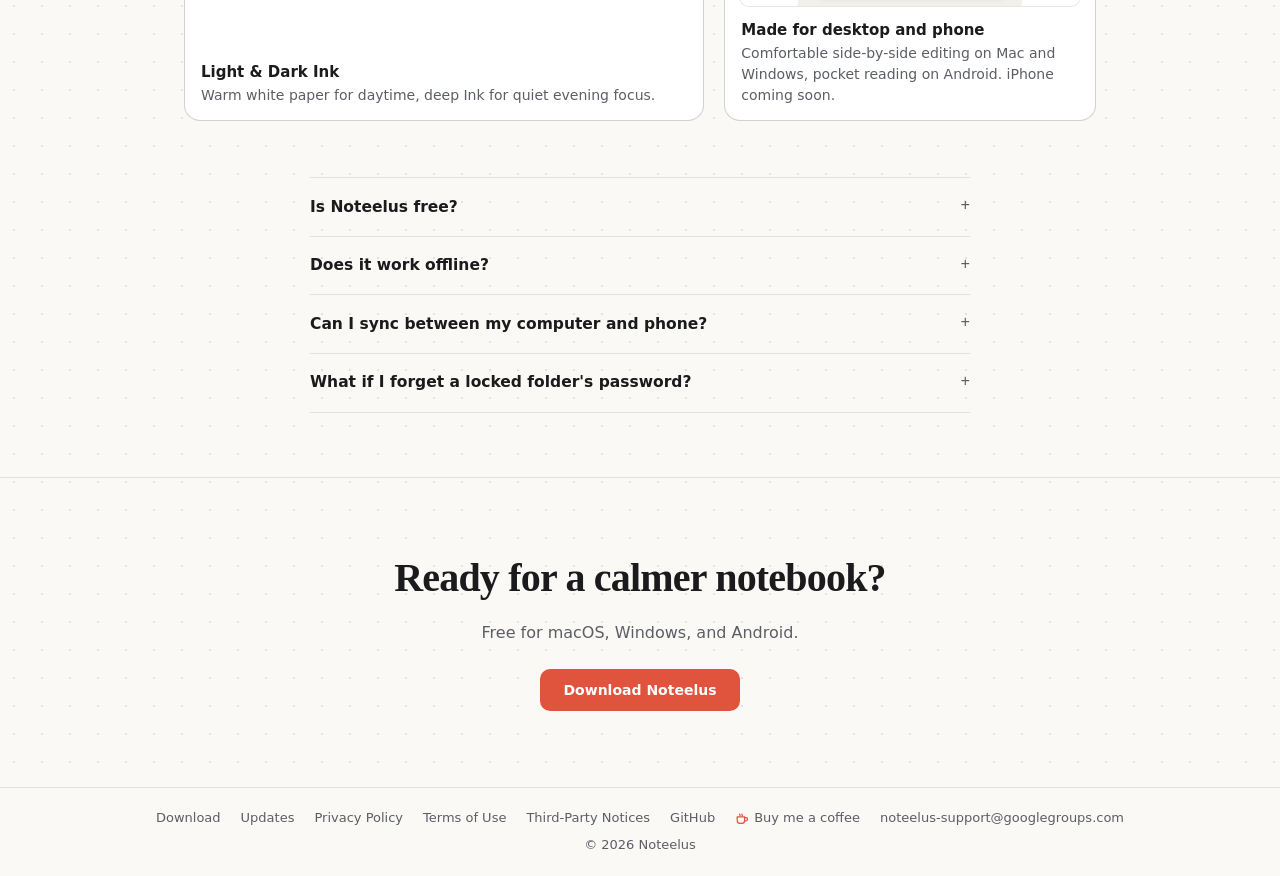
==== commit 0dedd26d: "chore(site): sync Noteelus website and showcase assets" ====
--- a/index.html
+++ b/index.html
@@ -37,7 +37,7 @@
 <script>
 (function(){try{var s=localStorage.getItem("noteelus_theme");var d=s==="dark"||(s!=="light"&&window.matchMedia&&window.matchMedia("(prefers-color-scheme: dark)").matches);if(d)document.documentElement.setAttribute("data-theme","dark");}catch(_){if(window.matchMedia&&window.matchMedia("(prefers-color-scheme: dark)").matches)document.documentElement.setAttribute("data-theme","dark");}})();
 </script>
-<link rel="stylesheet" href="/assets/site.css?v=13">
+<link rel="stylesheet" href="/assets/site.css?v=14">
 </head>
 <body>
 
@@ -48,6 +48,10 @@
       <span>Noteelus</span>
     </a>
     <div class="tools">
+      <a class="icon-btn top-coffee" href="https://ko-fi.com/noteelus" target="_blank" rel="noopener noreferrer" data-i18n-aria="foot.coffee" aria-label="Buy me a coffee" title="Buy me a coffee">
+        <svg class="coffee-ico" viewBox="0 0 16 16" fill="none" stroke="currentColor" stroke-width="1.4" stroke-linecap="round" stroke-linejoin="round" aria-hidden="true"><path d="M2.5 5.5h8.5v4.2a3.3 3.3 0 0 1-3.3 3.3H5.8a3.3 3.3 0 0 1-3.3-3.3V5.5z"/><path d="M11 6.5h1.5a1.8 1.8 0 0 1 0 3.6H11"/><path d="M5.2 2.4c0 .9.6 1 .6 1.8M7.8 2.4c0 .9.6 1 .6 1.8"/></svg>
+        <span data-coffee-label data-i18n="foot.coffee">Buy me a coffee</span>
+      </a>
       <button type="button" class="icon-btn" data-theme-toggle aria-pressed="false" aria-label="Dark" title="Toggle Light / Dark">
         <svg viewBox="0 0 16 16" fill="none" stroke="currentColor" stroke-width="1.5" aria-hidden="true"><circle cx="8" cy="8" r="3.2"/><path d="M8 1.5v1.3M8 13.2v1.3M1.5 8h1.3M13.2 8h1.3M3.4 3.4l.9.9M11.7 11.7l.9.9M12.6 3.4l-.9.9M4.3 11.7l-.9.9"/></svg>
         <span data-theme-label>Dark</span>
@@ -210,10 +214,6 @@
       <h2 data-i18n="close.title">Ready for a calmer notebook?</h2>
       <p data-i18n="close.sub">Free for macOS, Windows, and Android.</p>
       <a class="btn accent" href="/download/" data-i18n="close.cta">Download Noteelus</a>
-      <p class="closing-support">
-        <span data-i18n="close.indie">Built independently, free forever.</span>
-        <a class="coffee-link" href="https://ko-fi.com/noteelus" target="_blank" rel="noopener noreferrer"><svg class="coffee-ico" viewBox="0 0 16 16" fill="none" stroke="currentColor" stroke-width="1.4" stroke-linecap="round" stroke-linejoin="round" aria-hidden="true"><path d="M2.5 5.5h8.5v4.2a3.3 3.3 0 0 1-3.3 3.3H5.8a3.3 3.3 0 0 1-3.3-3.3V5.5z"/><path d="M11 6.5h1.5a1.8 1.8 0 0 1 0 3.6H11"/><path d="M5.2 2.4c0 .9.6 1 .6 1.8M7.8 2.4c0 .9.6 1 .6 1.8"/></svg><span data-i18n="foot.coffee">Buy me a coffee</span></a>
-      </p>
     </div>
   </section>
 </main>
@@ -232,7 +232,7 @@
   <div>© 2026 Noteelus</div>
 </footer>
 
-<script src="/assets/i18n.js?v=11"></script>
+<script src="/assets/i18n.js?v=12"></script>
 <script src="/assets/site.js?v=11"></script>
 </body>
 </html>
--- a/assets/site.css
+++ b/assets/site.css
@@ -569,6 +569,8 @@
 }
 .foot-links a { text-decoration: none; }
 .foot-links a:hover { color: var(--ink); text-decoration: underline; }
+.foot-links a.coffee-link:hover { color: var(--ink); text-decoration: none; }
+.foot-links a.coffee-link:hover span { text-decoration: underline; text-underline-offset: 2px; }
 
 /* ---- DISCREET COFFEE / DEVELOPER SUPPORT ---- */
 .coffee-ico {
@@ -583,27 +585,8 @@
   gap: 5px;
   text-decoration: none;
 }
-.closing-support {
-  margin: 18px auto 0;
-  font-size: 13.5px;
-  color: var(--faint);
-  display: flex;
-  align-items: center;
-  justify-content: center;
-  flex-wrap: wrap;
-  gap: 6px 12px;
-}
-.closing-support .coffee-link {
-  color: var(--muted);
-  font-weight: 500;
-  border-bottom: 1px solid var(--rule-strong);
-  padding-bottom: 1px;
-  transition: color .15s, border-color .15s;
-}
-.closing-support .coffee-link:hover {
-  color: var(--coral);
-  border-color: var(--coral);
-}
+.top-coffee { text-decoration: none; }
+.top-coffee:hover { border-color: var(--coral); }
 
 .dl-thanks {
   margin-top: 18px;
@@ -995,14 +978,16 @@
 }
 
 @media (max-width: 600px) {
-  .topbar-inner { padding: 10px 14px; gap: 10px; }
-  .tools { gap: 6px; }
-  .icon-btn { width: 34px; padding: 0; justify-content: center; }
-  .icon-btn [data-theme-label] { display: none; }
-  .lang-trigger { padding: 0 8px; gap: 5px; font-size: 12px; }
+  .topbar-inner { padding: 10px 14px; gap: 8px; }
+  .brand { gap: 7px; font-size: 16px; }
+  .tools { gap: 5px; }
+  .icon-btn { width: 32px; height: 32px; padding: 0; justify-content: center; }
+  .icon-btn [data-theme-label],
+  .icon-btn [data-coffee-label] { display: none; }
+  .lang-trigger { height: 32px; padding: 0 7px; gap: 4px; font-size: 12px; }
   .lang-name-full { display: none; }
   .lang-name-short { display: inline; }
-  .btn.small { padding: 0 11px; font-size: 12.5px; }
+  .btn.small { height: 32px; padding: 0 10px; font-size: 12px; }
   .wrap { padding: 0 16px; }
   .hero { padding: 36px 0 44px; }
   .emblem { width: 50px; height: 50px; }
